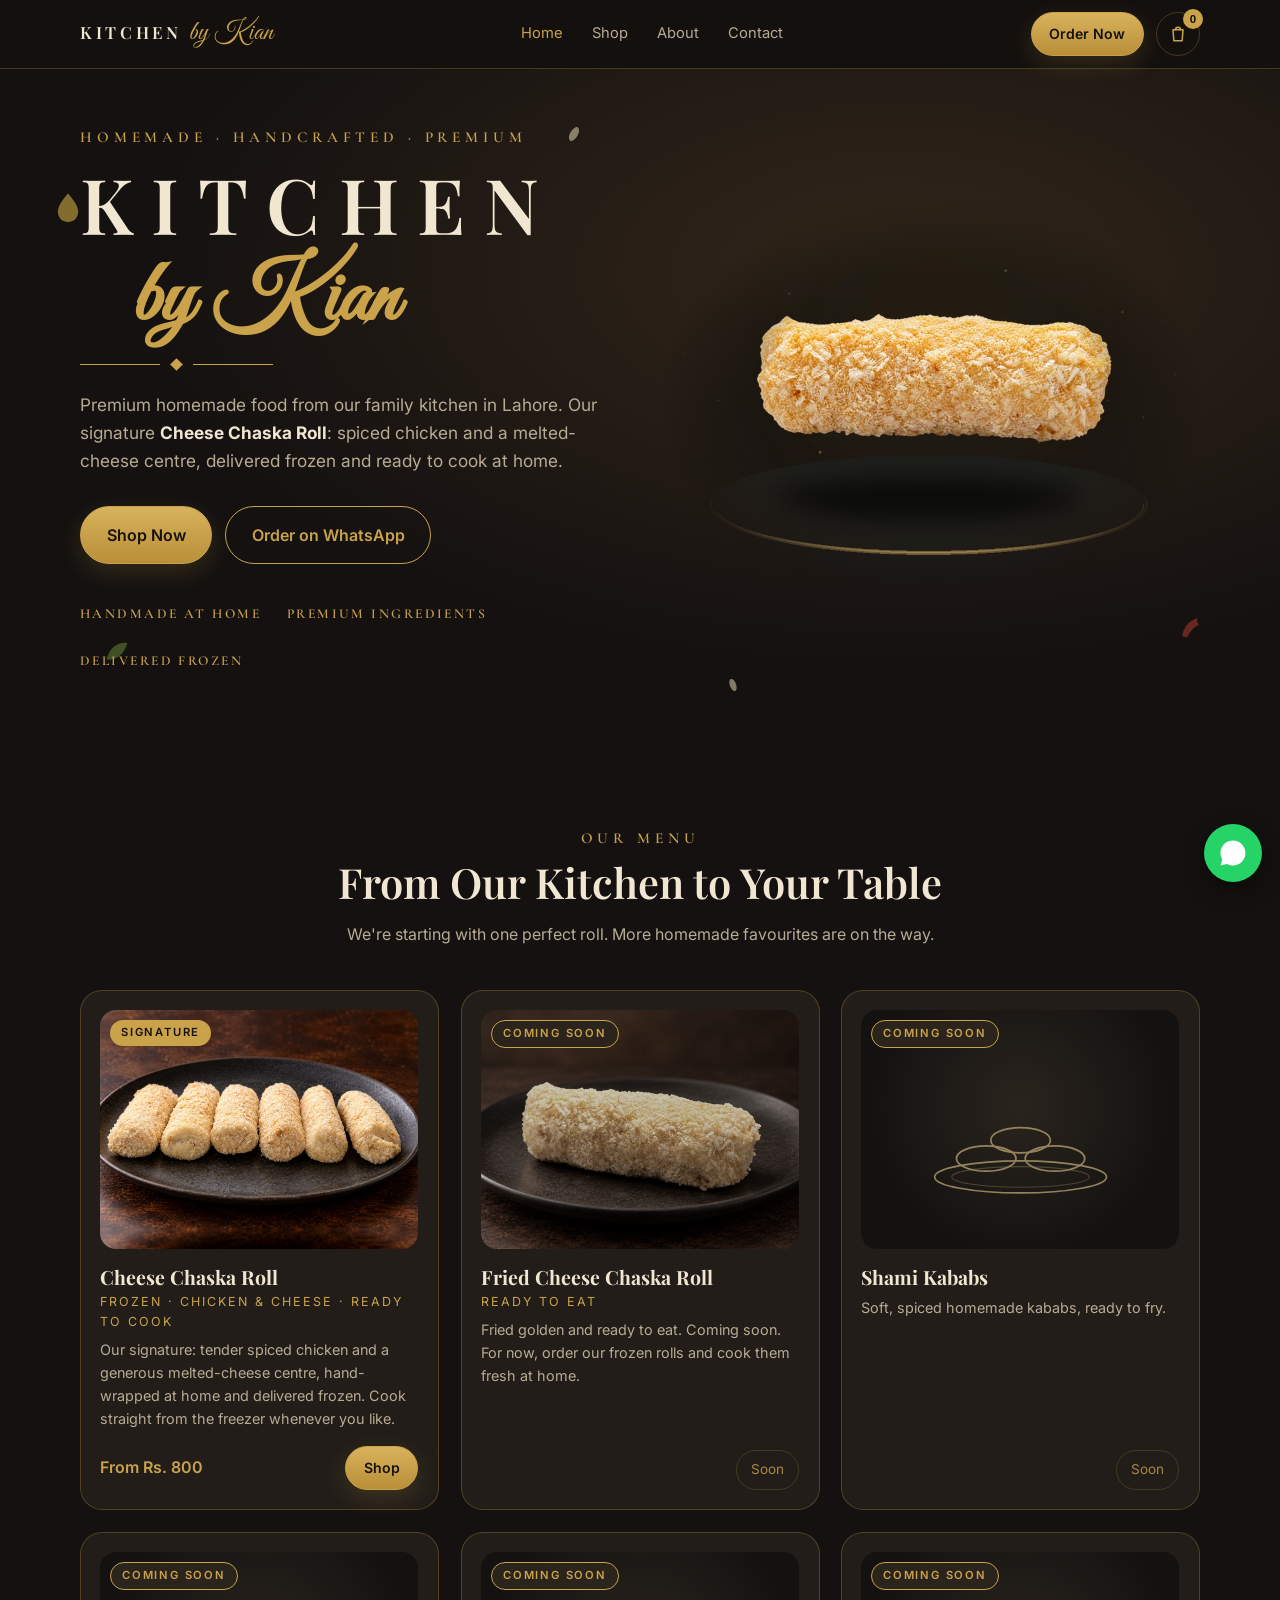
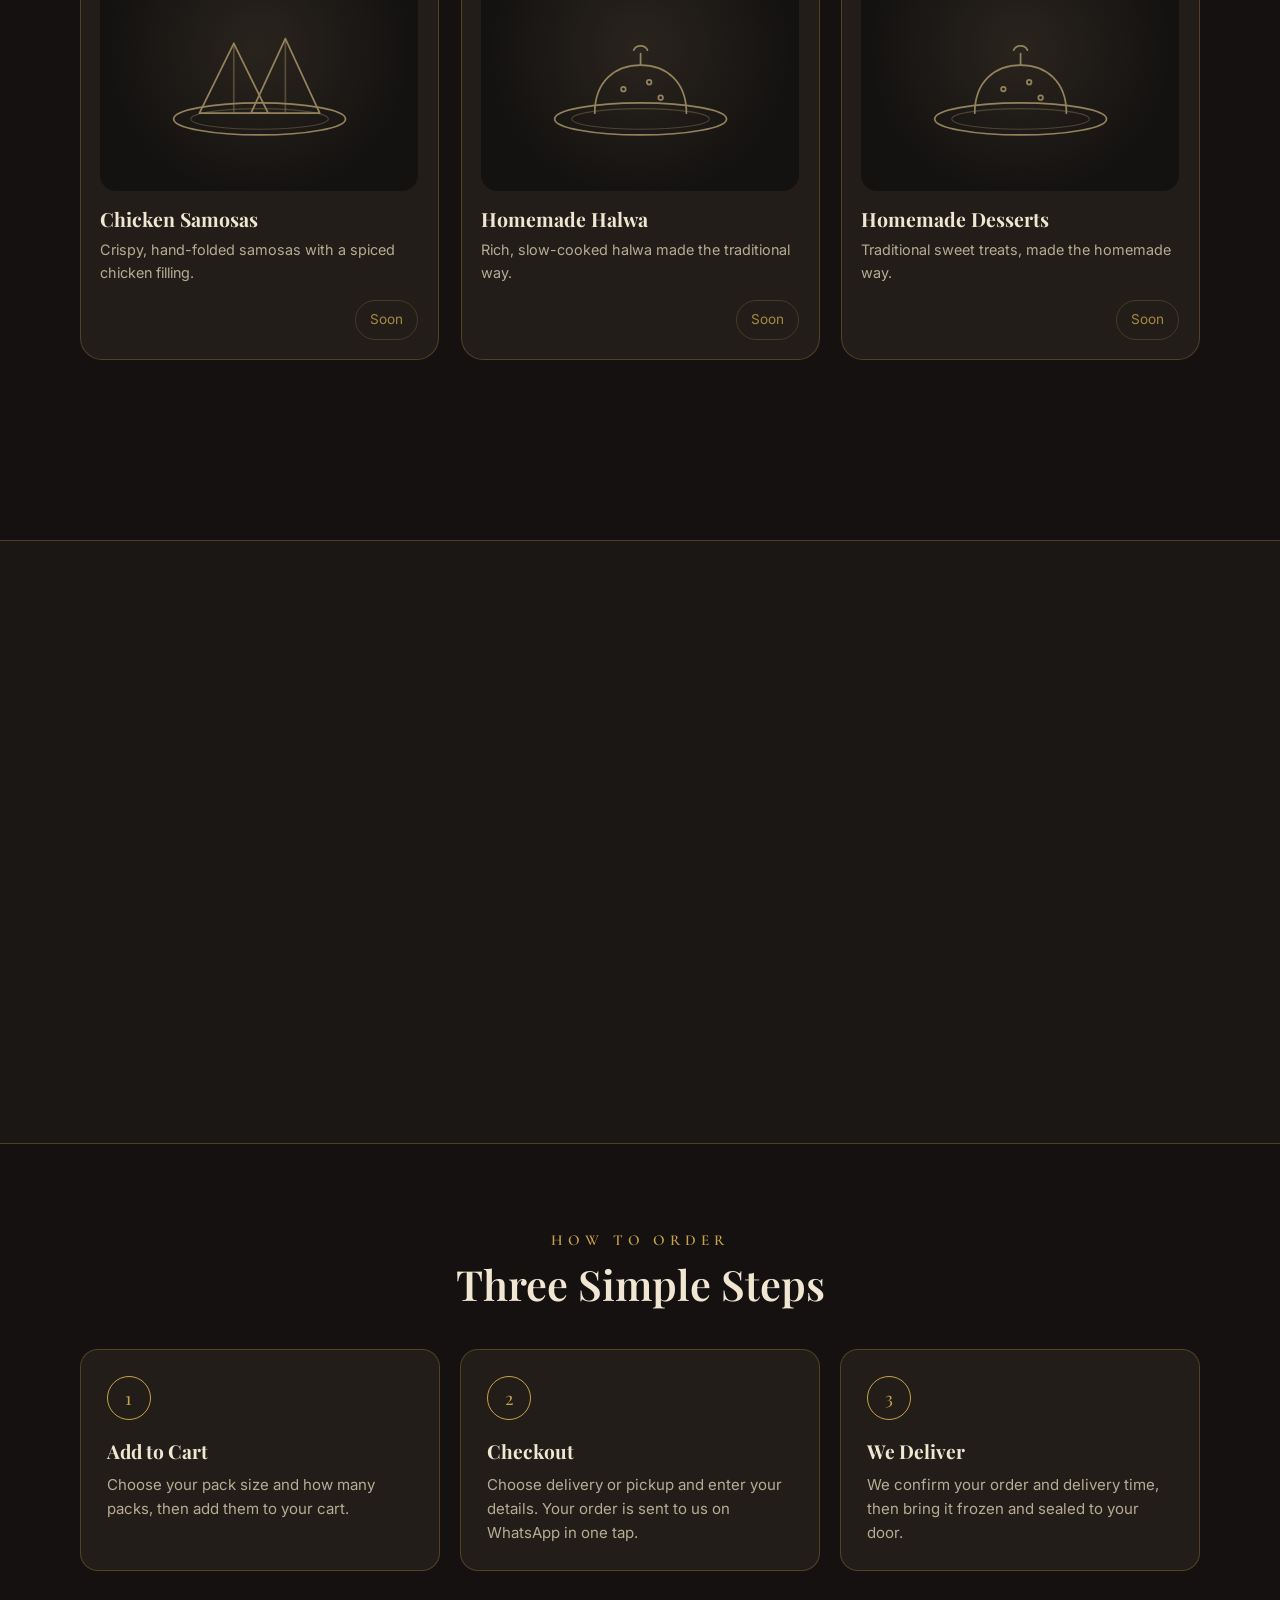
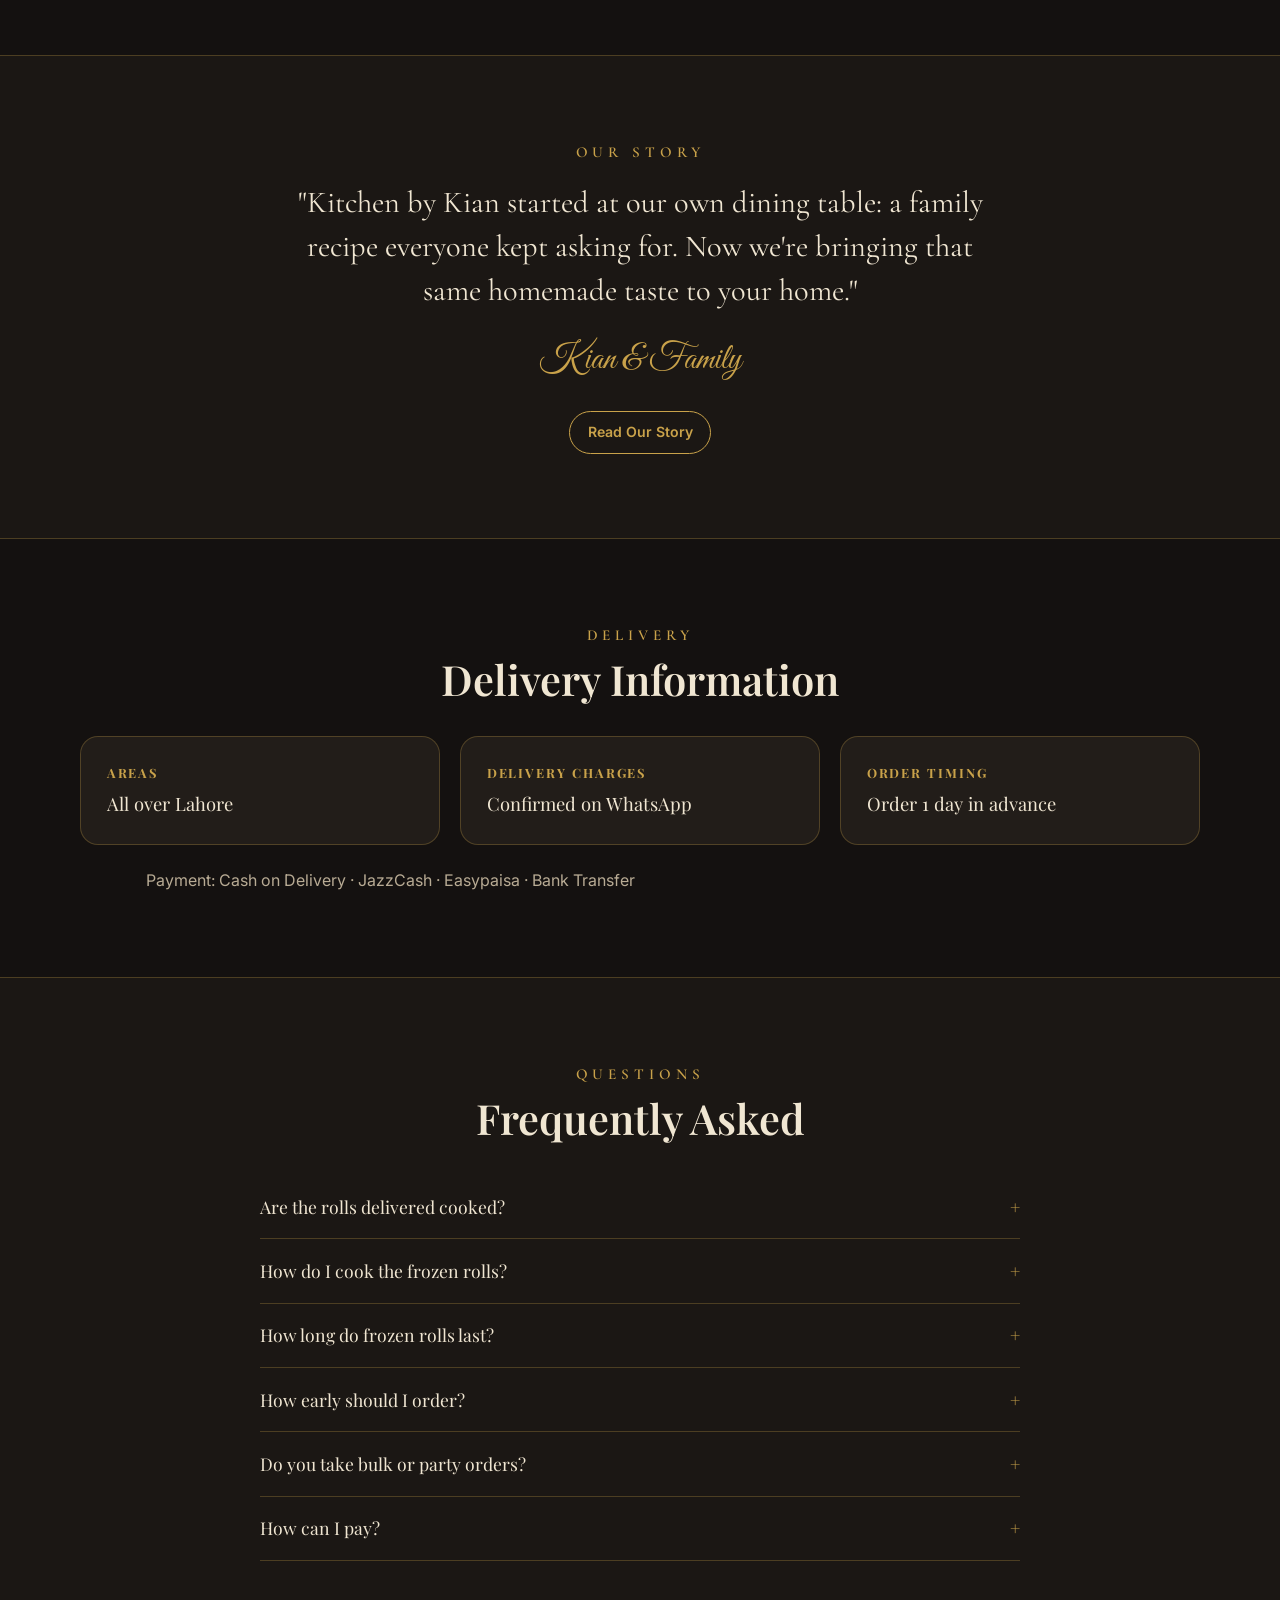
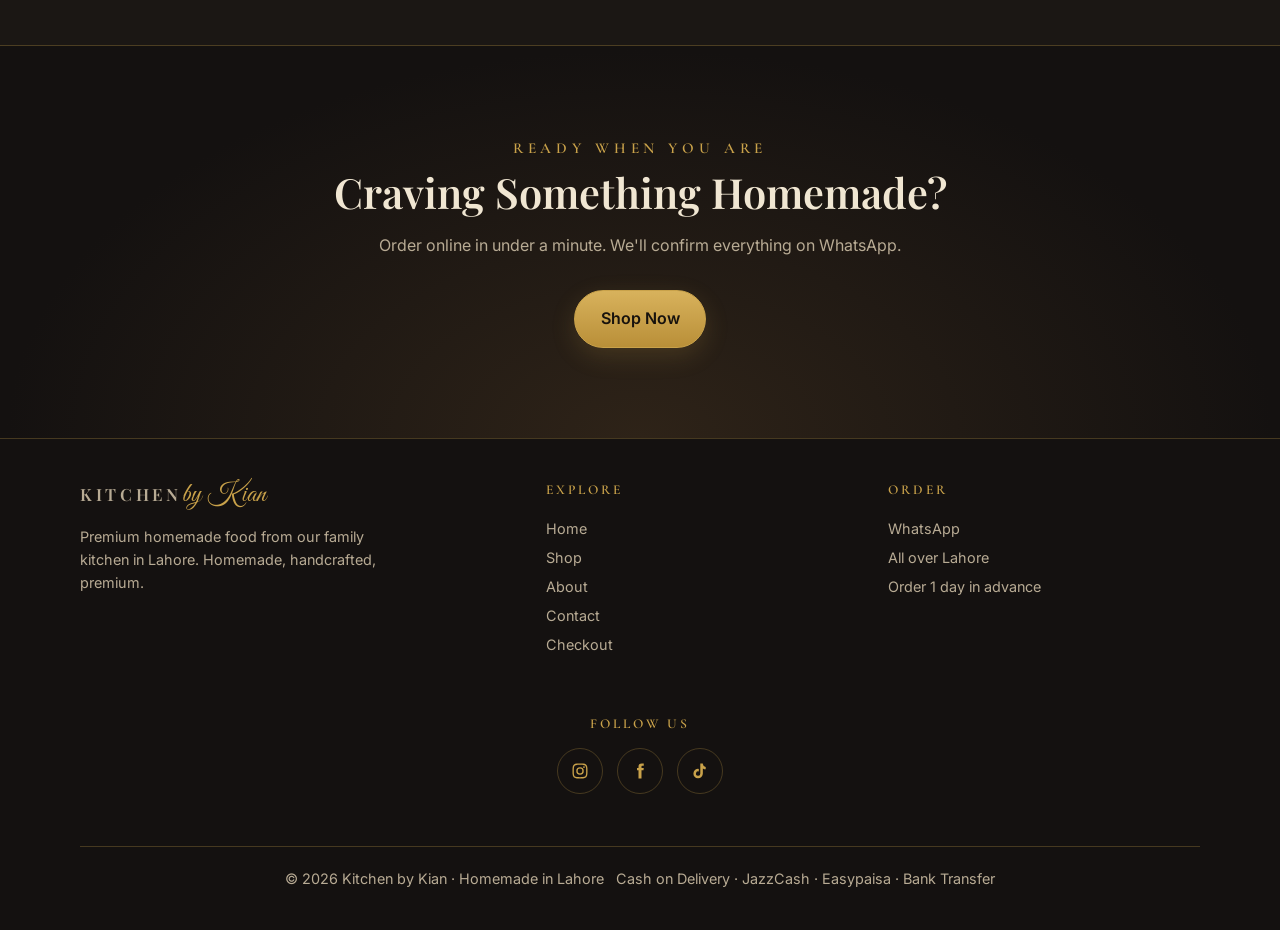
==== index.html @ 74142a2a "Packs: 5 = Rs 800, 10 = Rs 1,500 (2/2)" ====
<!doctype html>
<html lang="en">
<head>
<meta charset="utf-8">
<meta name="viewport" content="width=device-width, initial-scale=1">
<title>Kitchen by Kian | Premium Homemade Chicken Cheese Rolls in Lahore</title>
<meta name="description" content="Kitchen by Kian: premium homemade Cheese Chaska Rolls (chicken &amp; cheese), handcrafted in Lahore. Delivered frozen, ready to cook. Order on WhatsApp.">
<meta name="theme-color" content="#141110">
<link rel="canonical" href="https://kitchenbykian.com/">
<meta property="og:url" content="https://kitchenbykian.com/">
<meta property="og:type" content="website">
<meta property="og:site_name" content="Kitchen by Kian">
<script type="application/ld+json">{"@context": "https://schema.org", "@type": "FoodEstablishment", "name": "Kitchen by Kian", "url": "https://kitchenbykian.com/", "logo": "https://kitchenbykian.com/favicon.png", "image": "https://kitchenbykian.com/share.jpg", "description": "Premium homemade food from a family kitchen in Lahore. Signature Cheese Chaska Roll (chicken & cheese), delivered frozen and ready to cook, all over Lahore.", "telephone": "+923304067230", "email": "kitchenbykian@gmail.com", "servesCuisine": ["Pakistani", "Snacks", "Frozen Food"], "priceRange": "Rs 800–1,500", "address": {"@type": "PostalAddress", "addressLocality": "Lahore", "addressRegion": "Punjab", "addressCountry": "PK"}, "areaServed": {"@type": "City", "name": "Lahore"}, "openingHoursSpecification": [{"@type": "OpeningHoursSpecification", "dayOfWeek": ["Monday", "Tuesday", "Wednesday", "Thursday", "Friday", "Saturday", "Sunday"], "opens": "11:00", "closes": "22:00"}], "sameAs": ["https://www.instagram.com/kitchenbykian/", "https://www.facebook.com/profile.php?id=61595196895998", "https://www.tiktok.com/@kitchenbykian"], "hasMenu": "https://kitchenbykian.com/shop.html"}</script>
<link rel="icon" type="image/png" href="favicon.png">
<link rel="apple-touch-icon" href="favicon.png">
<meta property="og:title" content="Kitchen by Kian | Premium Homemade Chicken Cheese Rolls in Lahore">
<meta property="og:description" content="Kitchen by Kian: premium homemade Cheese Chaska Rolls (chicken &amp; cheese), handcrafted in Lahore. Delivered frozen, ready to cook. Order on WhatsApp.">
<meta property="og:image" content="https://kitchenbykian.com/share.jpg">
<meta name="twitter:card" content="summary_large_image">
<link rel="preconnect" href="https://fonts.googleapis.com">
<link rel="preconnect" href="https://fonts.gstatic.com" crossorigin>
<link href="https://fonts.googleapis.com/css2?family=Cormorant+Garamond:wght@500;600&family=Great+Vibes&family=Playfair+Display:wght@500;600;700&family=Inter:wght@400;500;600&display=swap" rel="stylesheet">
<link rel="stylesheet" href="styles.css?v=20261009a">
</head>
<body data-page="home">
<div id="site-header"></div>
<header class="hero" id="top">
  <div class="decor" aria-hidden="true">
    <span style="left:4%;top:18%;width:34px;animation-delay:-2s"><svg viewBox="0 0 40 40"><path d="M20 4c8 9 12 16 12 22a12 12 0 0 1-24 0c0-6 4-13 12-22Z" fill="#f2c94c"/></svg></span>
    <span style="left:44%;top:8%;width:22px;animation-delay:-6s"><svg viewBox="0 0 40 40"><ellipse cx="20" cy="20" rx="7" ry="14" fill="#efe1c0" transform="rotate(30 20 20)"/></svg></span>
    <span style="left:8%;bottom:10%;width:30px;animation-delay:-9s"><svg viewBox="0 0 40 40"><path d="M6 30C10 12 24 6 34 8 30 20 22 32 6 30Z" fill="#6f8f3a"/></svg></span>
    <span style="right:6%;bottom:14%;width:26px;animation-delay:-4s"><svg viewBox="0 0 40 40"><path d="M8 34c2-14 10-24 24-28-2 4-1 8 2 10-8 4-14 10-18 20-3 0-6-1-8-2Z" fill="#b8402f"/></svg></span>
    <span style="right:42%;bottom:6%;width:18px;animation-delay:-11s"><svg viewBox="0 0 40 40"><ellipse cx="20" cy="20" rx="7" ry="14" fill="#efe1c0" transform="rotate(-20 20 20)"/></svg></span>
  </div>
  <div class="wrap">
    <div class="reveal in">
      <div class="eyebrow">Homemade · Handcrafted · Premium</div>
      <h1 class="brand"><span class="k">KITCHEN</span><span class="by">by Kian</span></h1>
      <div class="divider"><span></span><em></em><span></span></div>
      <p class="lead">Premium homemade food from our family kitchen in Lahore. Our signature <strong style="color:var(--cream)">Cheese Chaska Roll</strong>: spiced chicken and a melted-cheese centre, delivered frozen and ready to cook at home.</p>
      <div class="ctas">
        <a class="btn" href="shop.html"><span class="pre-swap" data-pre="Reserve Now">Shop Now</span></a>
        <a class="btn ghost wa-link" href="#"><span class="cta-long">Order on WhatsApp</span></a>
      </div>
      <div class="badges"><span>Handmade at Home</span><span>Premium Ingredients</span><span>Delivered Frozen</span></div>
    </div>
    <div class="stage" id="stage">
      <div class="media tilt" id="heroMedia"><div class="shine"></div></div>
      <div class="emblem" id="emblem" aria-hidden="true">
        <svg viewBox="0 0 400 400" class="spin"><defs><path id="circ" d="M200,200 m-150,0 a150,150 0 1,1 300,0 a150,150 0 1,1 -300,0"/></defs>
          <text><textPath href="#circ" startOffset="0" textLength="936" lengthAdjust="spacing">HOMEMADE · HANDCRAFTED · PREMIUM · LAHORE · EST. 2026 ·</textPath></text></svg>
        <div class="seal">
          <div class="ring1"></div><div class="ring2"></div>
          <div class="core"><span class="k">K</span><span class="b">by Kian</span><span class="e">EST. 2026</span></div>
        </div>
        <div class="steam"><i></i><i></i><i></i></div>
      </div>
      <!-- Option 2: golden line-art roll with cheese pull -->
      <div class="hv hv-roll" aria-hidden="true">
        <svg viewBox="30 60 380 300">
          <defs><linearGradient id="chz" x1="0" y1="0" x2="0" y2="1"><stop offset="0" stop-color="#ffe38a"/><stop offset="1" stop-color="#e9b43c"/></linearGradient>
          <radialGradient id="pg" cx="50%" cy="50%" r="50%"><stop offset="0" style="stop-color:var(--gold)" stop-opacity=".25"/><stop offset="1" style="stop-color:var(--gold)" stop-opacity="0"/></radialGradient></defs>
          <ellipse cx="220" cy="230" rx="200" ry="150" fill="url(#pg)"/>
          <g class="draw" fill="none" stroke="currentColor" stroke-width="2.5" stroke-linecap="round">
            <ellipse cx="220" cy="300" rx="170" ry="34"/><ellipse cx="220" cy="300" rx="140" ry="24" stroke-opacity=".4"/>
          </g>
          <g class="half left"><g fill="none" stroke="currentColor" stroke-width="3" stroke-linecap="round" class="draw">
            <path d="M200 205 H110 a32 32 0 0 0 0 64 H200"/><path d="M120 222h70M115 240h75M122 256h66" stroke-opacity=".4"/></g>
            <ellipse cx="200" cy="237" rx="13" ry="32" fill="url(#chz)" stroke="currentColor" stroke-width="2"/></g>
          <g class="half right"><g fill="none" stroke="currentColor" stroke-width="3" stroke-linecap="round" class="draw">
            <path d="M240 205 H330 a32 32 0 0 1 0 64 H240"/><path d="M250 222h70M250 240h75M252 256h66" stroke-opacity=".4"/></g>
            <ellipse cx="240" cy="237" rx="13" ry="32" fill="url(#chz)" stroke="currentColor" stroke-width="2"/></g>
          <g class="strands" fill="url(#chz)">
            <path d="M200 222 Q220 230 240 222 L240 230 Q220 238 200 230Z"/>
            <path d="M200 240 Q220 252 240 240 L240 247 Q220 260 200 247Z"/>
            <path d="M200 256 Q220 270 240 256 L240 261 Q220 276 200 261Z"/>
          </g>
          <g class="drip" fill="url(#chz)"><path d="M218 262 q4 18 0 30 a4 4 0 0 0 6 0 q-3 -12 0 -30Z"/></g>
          <g class="steam2" fill="none" style="stroke:var(--cream)" stroke-opacity=".35" stroke-width="3" stroke-linecap="round">
            <path d="M190 180 q-10 -20 0 -40 q10 -20 0 -40"/><path d="M222 175 q-10 -20 0 -40 q10 -20 0 -40"/><path d="M254 180 q-10 -20 0 -40 q10 -20 0 -40"/>
          </g>
        </svg>
      </div>
      <!-- Option 3: serving cloche reveal -->
      <div class="hv hv-cloche" aria-hidden="true">
        <svg viewBox="0 0 440 400">
          <defs><linearGradient id="dome" x1="0" y1="0" x2="1" y2="1"><stop offset="0" stop-color="#f3dc9c"/><stop offset=".45" stop-color="#c9a24a"/><stop offset="1" stop-color="#7d5a1c"/></linearGradient>
          <radialGradient id="ray" cx="50%" cy="100%" r="80%"><stop offset="0" stop-color="#ffe7a8" stop-opacity=".75"/><stop offset="1" stop-color="#ffe7a8" stop-opacity="0"/></radialGradient></defs>
          <path class="rays" d="M220 290 L60 40 L380 40Z" fill="url(#ray)"/>
          <text x="220" y="282" text-anchor="middle" class="reveal-txt">K</text>
          <ellipse cx="220" cy="300" rx="175" ry="30" fill="#1a1410" stroke="currentColor" stroke-width="3"/>
          <g class="lid">
            <path d="M80 294 Q80 140 220 140 Q360 140 360 294Z" fill="url(#dome)"/>
            <path d="M110 270 Q115 175 200 160" fill="none" stroke="#fff4d0" stroke-opacity=".6" stroke-width="6" stroke-linecap="round"/>
            <rect x="70" y="288" width="300" height="12" rx="6" fill="#b48b36"/>
            <circle cx="220" cy="130" r="16" fill="url(#dome)"/>
          </g>
        </svg>
        <div class="cloche-cap">Something delicious is coming</div>
      </div>
      <!-- Option 4: 3D monogram with orbiting ingredients -->
      <div class="hv hv-orbit" aria-hidden="true">
        <div class="mono">K</div>
        <div class="orbit"><div class="track"></div>
          <span style="--a:0deg"><svg viewBox="0 0 40 40"><path d="M20 4c8 9 12 16 12 22a12 12 0 0 1-24 0c0-6 4-13 12-22Z" fill="#f2c94c"/></svg></span>
          <span style="--a:72deg"><svg viewBox="0 0 40 40"><path d="M6 30C10 12 24 6 34 8 30 20 22 32 6 30Z" fill="#7a9a3f"/></svg></span>
          <span style="--a:144deg"><svg viewBox="0 0 40 40"><path d="M8 34c2-14 10-24 24-28-2 4-1 8 2 10-8 4-14 10-18 20-3 0-6-1-8-2Z" fill="#c2452f"/></svg></span>
          <span style="--a:216deg"><svg viewBox="0 0 40 40"><ellipse cx="20" cy="20" rx="7" ry="14" fill="#efe1c0"/></svg></span>
          <span style="--a:288deg"><svg viewBox="0 0 40 40"><circle cx="20" cy="20" r="11" fill="#e9b45a"/><circle cx="16" cy="17" r="2" fill="#a8692a"/><circle cx="24" cy="23" r="2" fill="#a8692a"/></svg></span>
        </div>
        <div class="mono-sub">by Kian</div>
      </div>
    </div>
  </div>
</header>

<section id="menu">
  <div class="wrap">
    <div class="center reveal">
      <div class="eyebrow">Our Menu</div>
      <h2>From Our Kitchen to Your Table</h2>
      <p class="sub">We're starting with one perfect roll. More homemade favourites are on the way.</p>
    </div>
    <div class="menu" id="menuGrid"></div>
    <div class="center reveal" style="margin-top:2.4rem"><a class="btn" href="shop.html"><span class="pre-swap" data-pre="Reserve in the Shop">Visit the Shop</span></a></div>
  </div>
</section>

<section id="why" class="alt">
  <div class="wrap">
    <div class="center reveal">
      <div class="eyebrow">Why Kitchen by Kian</div>
      <h2>Homemade, Done Premium</h2>
      <p class="sub">No factory, no shortcuts. Every roll is made by hand in our own kitchen, the way we'd make it for our family.</p>
    </div>
    <div class="grid4">
      <div class="card tilt reveal"><div class="shine"></div><div class="lift"><div class="ic">01</div><h4>Made at Home</h4><p>Prepared fresh in small batches in our family kitchen, never mass-produced.</p></div></div>
      <div class="card tilt reveal d1"><div class="shine"></div><div class="lift"><div class="ic">02</div><h4>Premium Ingredients</h4><p>Quality chicken, real cheese and fresh spices, with nothing we wouldn't eat ourselves.</p></div></div>
      <div class="card tilt reveal d2"><div class="shine"></div><div class="lift"><div class="ic">03</div><h4>Hygienic &amp; Sealed</h4><p>Clean kitchen, careful handling and neatly sealed packaging for every order.</p></div></div>
      <div class="card tilt reveal d3"><div class="shine"></div><div class="lift"><div class="ic">04</div><h4>Freezer Ready</h4><p>Delivered frozen and sealed. Keep packs in your freezer, ready for guests and tea-time.</p></div></div>
    </div>
  </div>
</section>

<section>
  <div class="wrap">
    <div class="center reveal">
      <div class="eyebrow">How to Order</div>
      <h2>Three Simple Steps</h2>
    </div>
    <div class="grid3">
      <div class="card tilt reveal"><div class="shine"></div><div class="lift"><div class="ic">1</div><h4>Add to Cart</h4><p>Choose your pack size and how many packs, then add them to your cart.</p></div></div>
      <div class="card tilt reveal d1"><div class="shine"></div><div class="lift"><div class="ic">2</div><h4>Checkout</h4><p>Choose delivery or pickup and enter your details. Your order is sent to us on WhatsApp in one tap.</p></div></div>
      <div class="card tilt reveal d2"><div class="shine"></div><div class="lift"><div class="ic">3</div><h4>We Deliver</h4><p>We confirm your order and delivery time, then bring it frozen and sealed to your door.</p></div></div>
    </div>
  </div>
</section>

<section class="alt">
  <div class="wrap story reveal">
    <div class="eyebrow">Our Story</div>
    <blockquote>"Kitchen by Kian started at our own dining table: a family recipe everyone kept asking for. Now we're bringing that same homemade taste to your home."</blockquote>
    <div class="sig">Kian &amp; Family</div>
    <p style="margin-top:1.4rem"><a href="about.html" class="btn ghost sm">Read Our Story</a></p>
  </div>
</section>

<section id="delivery">
  <div class="wrap">
    <div class="center reveal"><div class="eyebrow">Delivery</div><h2>Delivery Information</h2></div>
    <div class="info">
      <div class="card tilt reveal"><div class="shine"></div><div class="lift"><b>Areas</b><div data-fill="areas"></div></div></div>
      <div class="card tilt reveal d1"><div class="shine"></div><div class="lift"><b>Delivery Charges</b><div data-fill="fee"></div></div></div>
      <div class="card tilt reveal d2"><div class="shine"></div><div class="lift"><b>Order Timing</b><div data-fill="timing"></div></div></div>
    </div>
    <p class="center sub reveal" style="margin-top:1.4rem">Payment: <span data-fill="payment"></span></p>
  </div>
</section>

<section class="alt" id="faq">
  <div class="wrap">
    <div class="center reveal"><div class="eyebrow">Questions</div><h2>Frequently Asked</h2></div>
    <div class="faq reveal">
      <details><summary>Are the rolls delivered cooked?</summary><p>No. Our Cheese Chaska Rolls are delivered frozen and ready to cook. Please put them in the freezer as soon as they arrive. Fried, ready-to-eat rolls are coming soon.</p></details>
      <details><summary>How do I cook the frozen rolls?</summary><p>Deep-fry straight from frozen on medium heat for 5–7 minutes until golden. No need to thaw.</p></details>
      <details><summary>How long do frozen rolls last?</summary><p>Up to 1 month in the freezer when kept sealed. Once thawed, please don't refreeze.</p></details>
      <details><summary>How early should I order?</summary><p><span data-fill="timing"></span>. For same-day orders, message us on WhatsApp and we'll do our best.</p></details>
      <details><summary>Do you take bulk or party orders?</summary><p>Yes! For events, iftar parties or office orders, message us on WhatsApp with the quantity and date and we'll arrange it.</p></details>
      <details><summary>How can I pay?</summary><p><span data-fill="payment"></span>.</p></details>
    </div>
  </div>
</section>

<section class="final">
  <div class="wrap reveal">
    <div class="eyebrow">Ready When You Are</div>
    <h2><span class="pre-swap" data-pre="Be the First to Taste It">Craving Something Homemade?</span></h2>
    <p class="sub" style="margin:0 auto 2rem">Order online in under a minute. We'll confirm everything on WhatsApp.</p>
    <a class="btn" href="shop.html"><span class="pre-swap" data-pre="Reserve Now">Shop Now</span></a>
  </div>
</section>
<div id="site-footer"></div>
<script src="config.js?v=20261009a"></script>
<script src="app.js?v=20261009a"></script>
<script>
const {pic, PRE, rs} = KBK;
document.getElementById('menuGrid').innerHTML = CONFIG.products.map((m,i)=>{
  const soon = m.status !== "available";
  const badge = soon ? 'Coming Soon' : (PRE ? 'Launching First' : (m.badge||'Bestseller'));
  return `<div class="item tilt reveal d${i%4} ${soon?'soon':''}"><div class="shine"></div><span class="badge">${badge}</span>
    <div class="lift" style="display:flex;flex-direction:column;height:100%"><div class="pic">${pic(m)}</div>
    <h4>${m.name}</h4>${m.subtitle?`<div class="sub2">${m.subtitle}</div>`:""}<p>${m.desc}</p>
    <div class="row"><span class="price">${soon?'':(isFinite(KBK.minPrice(m))?'From '+rs(KBK.minPrice(m)):'')}</span>${soon?'<span class="notify" style="opacity:.8">Soon</span>':`<a class="btn sm" href="shop.html">${PRE?'Reserve':'Shop'}</a>`}</div></div></div>`;
}).join('');
initFx();
</script>
</body>
</html>
---- styles.css ----
:root{
    color-scheme:dark;
    --bg:#141110; --bg2:#1b1714; --card:#221d19; --gold:#c9a24a; --gold-soft:#e2c27a;
    --cream:#f0e6d2; --muted:#b8ab94; --line:rgba(201,162,74,.28);
    --glow:#33261a; --nav:rgba(20,17,15,.85); --pic1:#3a2c1e; --pic2:#1b1613; --seal1:#3a2c1c; --seal2:#16120f;
    --packon:#2a231c; --soonbg:#2b241d; --final:#2e2318; --btn-a:#d8b25c; --btn-b:#b98f38; --on-gold:#17120d;
    --k1:#fff6e0; --k2:#e2c27a; --k3:#b98f38; --shadow:rgba(0,0,0,.5);
  }
  /* ---------- THEMES ---------- */
  [data-theme="maroon"]{--bg:#250d10;--bg2:#2e1115;--card:#3a171c;--gold:#d4af5a;--gold-soft:#ecd08c;--cream:#f7ecdb;--muted:#cdb4a4;--line:rgba(212,175,90,.3);
    --glow:#4a1a20;--nav:rgba(37,13,16,.88);--pic1:#4a1d23;--pic2:#25100f;--seal1:#4d1d24;--seal2:#1f0b0d;--packon:#45191f;--soonbg:#3a171c;--final:#4a1a20}
  [data-theme="emerald"]{--bg:#0d1a15;--bg2:#11221b;--card:#162b22;--gold:#cfa955;--gold-soft:#e6c983;--cream:#eee8d8;--muted:#a8b8aa;--line:rgba(207,169,85,.28);
    --glow:#163a2c;--nav:rgba(13,26,21,.88);--pic1:#1b3a2d;--pic2:#0e1c16;--seal1:#1c3b2e;--seal2:#0a1510;--packon:#1d3529;--soonbg:#162b22;--final:#163a2c}
  [data-theme="cream"]{color-scheme:light;--bg:#f7f0e3;--bg2:#efe4cf;--card:#fffaf1;--gold:#a87b2c;--gold-soft:#c79b48;--cream:#2b2016;--muted:#6e5d4a;--line:rgba(168,123,44,.3);
    --glow:#efdcb8;--nav:rgba(247,240,227,.9);--pic1:#f3e4c6;--pic2:#e8d6b4;--seal1:#2b2016;--seal2:#17110b;--packon:#f5ead6;--soonbg:#fffaf1;--final:#efdcb8;
    --btn-a:#b98f38;--btn-b:#93691f;--on-gold:#fffaf0;--shadow:rgba(80,55,20,.18)}
  [data-theme="cream"] .seal .core .e{color:#cdbb9c}
  [data-theme="cream"] .seal .core .b{color:#d8b25c}
  [data-theme="cream"] .item.soon .pic{filter:saturate(.7) opacity(.7)}
  *{box-sizing:border-box;margin:0;padding:0}
  html{scroll-behavior:smooth}
  body{background:var(--bg);color:var(--cream);font-family:Inter,system-ui,sans-serif;line-height:1.6;overflow-x:hidden}
  a{color:inherit;text-decoration:none}
  .wrap{max-width:1160px;margin:0 auto;padding:0 20px;position:relative;z-index:2}
  .eyebrow{font-family:"Cormorant Garamond",serif;font-weight:600;letter-spacing:.32em;text-transform:uppercase;color:var(--gold);font-size:.95rem}
  h2{font-family:"Playfair Display",serif;font-weight:600;font-size:clamp(1.8rem,4vw,2.6rem);line-height:1.2;margin:.4rem 0 1rem}
  .btn{display:inline-flex;align-items:center;gap:.6rem;background:linear-gradient(180deg,var(--btn-a),var(--btn-b));color:var(--on-gold);font-weight:600;padding:.95rem 1.6rem;border-radius:999px;transition:transform .2s, box-shadow .2s;border:1px solid var(--gold);box-shadow:0 8px 24px rgba(201,162,74,.18);cursor:pointer;font-size:1rem}
  .btn:hover{transform:translateY(-2px);box-shadow:0 12px 30px rgba(201,162,74,.3)}
  .btn.ghost{background:transparent;color:var(--gold);box-shadow:none}
  .btn.ghost:hover{background:rgba(201,162,74,.1)}
  .btn.sm{padding:.6rem 1.1rem;font-size:.88rem}
  .btn svg{width:20px;height:20px;flex:none}

  /* nav */
  nav{position:sticky;top:env(safe-area-inset-top,0px);z-index:40;background:var(--nav);backdrop-filter:blur(10px);border-bottom:1px solid var(--line)}
  nav .wrap{display:flex;align-items:center;justify-content:space-between;height:68px}
  .logo{display:flex;align-items:baseline;gap:.45rem;line-height:1}
  .logo b{font-family:"Playfair Display",serif;font-weight:600;letter-spacing:.22em;font-size:1.05rem}
  .logo i{font-family:"Great Vibes",cursive;font-style:normal;color:var(--gold);font-size:1.7rem}
  .links{display:flex;gap:1.8rem;font-size:.92rem;color:var(--muted)}
  .links a:hover{color:var(--gold)}
  @media(max-width:820px){.links{display:none}}

  /* floating decor */
  .decor{position:absolute;inset:0;overflow:hidden;pointer-events:none;z-index:1}
  .decor span{position:absolute;opacity:.5;animation:drift 14s ease-in-out infinite}
  .decor svg{width:100%;height:100%}
  @keyframes drift{0%,100%{transform:translate(0,0) rotate(0)}50%{transform:translate(18px,-26px) rotate(14deg)}}

  /* hero */
  .hero{position:relative;padding:56px 0 70px;background:radial-gradient(ellipse at 70% 30%,var(--glow) 0%,var(--bg) 60%);overflow:hidden}
  .hero .wrap{display:grid;grid-template-columns:1.05fr 1fr;gap:20px;align-items:center}
  .brand{margin:1rem 0 .6rem}
  .brand .k{display:block;font-family:"Playfair Display",serif;font-weight:600;letter-spacing:.24em;font-size:clamp(2.6rem,7vw,4.8rem);line-height:1}
  .brand .by{display:block;font-family:"Great Vibes",cursive;color:var(--gold);font-size:clamp(3rem,8vw,5.4rem);line-height:1;margin-top:.18em;padding-left:.6em}
  .divider{display:flex;align-items:center;gap:12px;margin:1rem 0 1.4rem}
  .divider span{height:1px;width:80px;background:var(--gold)}
  .divider em{width:9px;height:9px;background:var(--gold);transform:rotate(45deg)}
  .hero p.lead{max-width:520px;margin-bottom:2rem;color:var(--muted);font-size:1.08rem}
  .ctas{display:flex;gap:.8rem;flex-wrap:wrap}
  .badges{display:flex;gap:1.6rem;flex-wrap:wrap;margin-top:2.4rem;font-family:"Cormorant Garamond",serif;font-weight:600;letter-spacing:.18em;font-size:.85rem;color:var(--gold);text-transform:uppercase}
  .stage{position:relative;height:520px;display:grid;place-items:center;perspective:1000px}
  .media{display:none;position:relative;width:min(440px,92%);aspect-ratio:4/5;border-radius:220px 220px 26px 26px;overflow:hidden;border:1px solid var(--gold);box-shadow:0 40px 80px rgba(0,0,0,.5),0 0 0 10px rgba(201,162,74,.08)}
  .media video,.media img{width:100%;height:100%;object-fit:cover;display:block}
  .stage.has-media .media{display:block}
  .stage.has-media .emblem{display:none}
  .emblem{position:relative;width:min(460px,92vw);aspect-ratio:1;display:grid;place-items:center;transform-style:preserve-3d;transition:transform .3s ease}
  .emblem svg.spin{position:absolute;inset:0;width:100%;height:100%;animation:spin 40s linear infinite}
  .emblem text{font-family:"Cormorant Garamond",serif;font-weight:600;font-size:17px;letter-spacing:4px;fill:var(--gold)}
  .seal{position:relative;width:64%;aspect-ratio:1;border-radius:50%;background:radial-gradient(circle at 35% 30%,var(--seal1),var(--seal2) 70%);box-shadow:0 30px 70px rgba(0,0,0,.6),inset 0 0 40px rgba(201,162,74,.12);display:grid;place-items:center;transform:translateZ(40px)}
  .seal .ring1{position:absolute;inset:6%;border-radius:50%;border:2px solid var(--gold)}
  .seal .ring2{position:absolute;inset:10%;border-radius:50%;border:1px solid rgba(201,162,74,.45)}
  .seal::after{content:"";position:absolute;inset:0;border-radius:50%;background:conic-gradient(from 0deg,transparent 0 70%,rgba(255,226,160,.28) 78%,transparent 86%);animation:spin 6s linear infinite;mix-blend-mode:screen}
  .core{display:flex;flex-direction:column;align-items:center;line-height:1}
  .core .k{font-family:"Playfair Display",serif;font-weight:600;font-size:clamp(4.5rem,13vw,7.5rem);color:var(--cream);background:linear-gradient(180deg,var(--k1),var(--k2) 60%,var(--k3));-webkit-background-clip:text;background-clip:text;-webkit-text-fill-color:transparent}
  .core .b{font-family:"Great Vibes",cursive;color:var(--gold);font-size:clamp(1.8rem,5vw,2.6rem);margin-top:-.15em}
  .core .e{font-family:"Cormorant Garamond",serif;font-weight:600;letter-spacing:.3em;font-size:.8rem;color:var(--muted);margin-top:.6rem}
  .steam{position:absolute;top:2%;left:50%;transform:translateX(-50%);display:flex;gap:16px}
  .steam i{display:block;width:3px;height:46px;border-radius:3px;background:linear-gradient(180deg,transparent,rgba(240,230,210,.35),transparent);animation:steam 3.2s ease-in-out infinite}
  .steam i:nth-child(2){animation-delay:.8s;height:58px}.steam i:nth-child(3){animation-delay:1.6s}
  @keyframes steam{0%{opacity:0;transform:translateY(20px) scaleY(.6)}40%{opacity:1}100%{opacity:0;transform:translateY(-30px) scaleY(1.2) skewX(10deg)}}
  @keyframes spin{to{transform:rotate(360deg)}}
  /* ---------- HERO OPTIONS ---------- */
  .hv{color:var(--gold);display:none;position:relative;width:min(460px,92vw);aspect-ratio:1;place-items:center}
  .stage[data-hero="roll"] .emblem,.stage[data-hero="cloche"] .emblem,.stage[data-hero="orbit"] .emblem{display:none}
  .stage[data-hero="roll"] .hv-roll,.stage[data-hero="cloche"] .hv-cloche,.stage[data-hero="orbit"] .hv-orbit{display:grid}
  .stage.has-media .hv{display:none!important}
  .hv svg{width:100%;height:100%;overflow:visible}
  .hv-roll .draw{stroke-dasharray:900;stroke-dashoffset:900;animation:draw 2.2s ease forwards}
  @keyframes draw{to{stroke-dashoffset:0}}
  .hv-roll .half{transform-box:view-box;animation:pullL 4s ease-in-out infinite}
  .hv-roll .half.right{animation-name:pullR}
  @keyframes pullL{0%,15%{transform:translateX(0)}55%,75%{transform:translateX(-30px)}100%{transform:translateX(0)}}
  @keyframes pullR{0%,15%{transform:translateX(0)}55%,75%{transform:translateX(30px)}100%{transform:translateX(0)}}
  .hv-roll .strands{transform-box:view-box;transform-origin:220px 240px;animation:stretch 4s ease-in-out infinite}
  @keyframes stretch{0%,15%{transform:scaleX(1)}55%,75%{transform:scaleX(2.5)}100%{transform:scaleX(1)}}
  .hv-roll .drip{transform-box:view-box;transform-origin:220px 262px;animation:drip 4s ease-in-out infinite}
  @keyframes drip{0%,40%{transform:scaleY(0)}70%{transform:scaleY(1)}100%{transform:scaleY(0)}}
  .hv-roll .steam2 path{stroke-dasharray:120;animation:rise 3s ease-in-out infinite}
  .hv-roll .steam2 path:nth-child(2){animation-delay:1s}.hv-roll .steam2 path:nth-child(3){animation-delay:2s}
  @keyframes rise{0%{stroke-dashoffset:120;opacity:0}40%{opacity:1}100%{stroke-dashoffset:-120;opacity:0}}
  .hv-cloche .lid{transform-box:view-box;transform-origin:360px 294px;animation:lift 5s ease-in-out infinite}
  @keyframes lift{0%,20%{transform:none}45%,75%{transform:translate(30px,-70px) rotate(14deg)}100%{transform:none}}
  .hv-cloche .rays{opacity:0;animation:rays 5s ease-in-out infinite}
  @keyframes rays{0%,25%{opacity:0}50%,72%{opacity:1}95%{opacity:0}}
  .hv-cloche .reveal-txt{font-family:"Playfair Display",serif;font-weight:600;font-size:110px;fill:var(--gold);opacity:0;animation:rays 5s ease-in-out infinite}
  .cloche-cap{position:absolute;bottom:4%;left:0;right:0;text-align:center;font-family:"Great Vibes",cursive;color:var(--gold);font-size:2rem}
  .hv-orbit{perspective:900px}
  .mono{font-family:"Playfair Display",serif;font-weight:700;font-size:clamp(10rem,30vw,15rem);line-height:1;color:var(--k2);
    text-shadow:1px 1px 0 #b98f38,2px 2px 0 #a8802f,3px 3px 0 #977226,4px 4px 0 #86641e,5px 5px 0 #755716,6px 6px 0 #644a10,8px 12px 30px rgba(0,0,0,.55);
    animation:sway 6s ease-in-out infinite;transform-style:preserve-3d}
  @keyframes sway{0%,100%{transform:rotateY(-14deg) rotateX(6deg)}50%{transform:rotateY(14deg) rotateX(-4deg)}}
  .mono-sub{position:absolute;bottom:10%;font-family:"Great Vibes",cursive;color:var(--gold);font-size:2.4rem}
  .orbit{position:absolute;inset:6%;transform-style:preserve-3d;transform:rotateX(72deg);animation:orb 14s linear infinite}
  .orbit .track{position:absolute;inset:0;border-radius:50%;border:1.5px solid var(--gold);opacity:.55}
  .orbit span{position:absolute;left:50%;top:50%;width:34px;height:34px;margin:-17px;transform:rotate(var(--a)) translateX(calc(min(460px,92vw)*.44)) rotateX(-72deg)}
  @keyframes orb{to{transform:rotateX(72deg) rotate(360deg)}}
  .prelaunch{display:none;background:linear-gradient(90deg,#b98f38,#e2c27a,#b98f38);color:#17120d;text-align:center;font-size:.9rem;font-weight:600;padding:.55rem 16px}
  .prelaunch a{text-decoration:underline}
  body.pre .prelaunch{display:block}
  @media(max-width:900px){
    .hero{padding:24px 0 56px}
    .hero .wrap{grid-template-columns:1fr;text-align:center}
    .stage{height:auto;padding:10px 0;order:-1}
    .brand .by{padding-left:0}
    .divider,.ctas,.badges{justify-content:center}
    .hero p.lead{margin-left:auto;margin-right:auto}
  }

  section{padding:84px 0;position:relative;overflow:hidden}
  .center{text-align:center}
  .sub{color:var(--muted);max-width:620px}
  .center .sub{margin:0 auto}
  .alt{background:var(--bg2);border-top:1px solid var(--line);border-bottom:1px solid var(--line)}

  /* 3D tilt cards */
  .tilt{transform-style:preserve-3d;transition:transform .25s ease, box-shadow .25s ease, border-color .25s;will-change:transform}
  .tilt .lift{transition:transform .25s ease}
  .tilt:hover .lift{transform:translateZ(30px)}
  .tilt:hover{box-shadow:0 30px 60px var(--shadow);border-color:var(--gold)}
  .shine{position:absolute;inset:0;border-radius:inherit;pointer-events:none;background:radial-gradient(circle at var(--mx,50%) var(--my,50%),rgba(226,194,122,.16),transparent 55%);opacity:0;transition:opacity .25s}
  .tilt:hover .shine{opacity:1}

  /* menu grid */
  .menu{display:grid;grid-template-columns:repeat(4,1fr);gap:22px;margin-top:2.6rem}
  @media(max-width:1000px){.menu{grid-template-columns:1fr 1fr}}
  @media(max-width:540px){.menu{grid-template-columns:1fr}}
  .item{position:relative;background:var(--card);border:1px solid var(--line);border-radius:22px;padding:1.2rem;display:flex;flex-direction:column}
  .item .pic{color:var(--gold);aspect-ratio:4/3;border-radius:16px;background:radial-gradient(circle at 50% 40%,var(--pic1),var(--pic2) 70%);display:grid;place-items:center;margin-bottom:1rem;overflow:hidden}
  .item .pic img{width:100%;height:100%;object-fit:cover}
  .item .pic svg{width:72%}
  .item h4{font-family:"Playfair Display",serif;font-size:1.22rem;line-height:1.25}
  .item p{color:var(--muted);font-size:.9rem;margin:.4rem 0 1rem;flex:1}
  .item .row{display:flex;align-items:center;justify-content:space-between;gap:.6rem}
  .item .price{color:var(--gold);font-weight:600}
  .badge{position:absolute;top:1.8rem;left:1.8rem;z-index:2;font-size:.7rem;letter-spacing:.16em;text-transform:uppercase;padding:.25rem .7rem;border-radius:999px;background:var(--gold);color:var(--on-gold);font-weight:600}
  .item.soon .badge{background:var(--soonbg);color:var(--gold);border:1px solid var(--gold)}
  .item.soon .pic{filter:saturate(.55) brightness(.8)}
  .notify{font-size:.85rem;color:var(--gold);border:1px solid var(--line);padding:.5rem .9rem;border-radius:999px}
  .notify:hover{border-color:var(--gold)}

  /* order configurator */
  .product{display:grid;grid-template-columns:1fr 1fr;gap:48px;align-items:center;margin-top:2.5rem}
  @media(max-width:860px){.product{grid-template-columns:1fr}}
  .photo{color:var(--gold);position:relative;aspect-ratio:1/1;border-radius:26px;background:radial-gradient(circle at 50% 45%,var(--pic1),var(--pic2) 70%);border:1px solid var(--line);display:grid;place-items:center;overflow:hidden}
  .photo img{width:100%;height:100%;object-fit:cover}
  .photo svg{width:78%}
  .tag{display:inline-block;border:1px solid var(--gold);color:var(--gold);border-radius:999px;padding:.25rem .8rem;font-size:.78rem;letter-spacing:.12em;text-transform:uppercase}
  .product h3{font-family:"Playfair Display",serif;font-size:clamp(1.8rem,3.6vw,2.4rem);margin:.8rem 0 .6rem;line-height:1.2}
  .product .desc{color:var(--muted);margin-bottom:1.6rem}
  .packs{display:grid;grid-template-columns:1fr 1fr;gap:14px;margin-bottom:1.4rem}
  .pack{background:var(--card);border:1px solid var(--line);border-radius:16px;padding:1.1rem 1.2rem;cursor:pointer;transition:.2s}
  .pack:hover,.pack.on{border-color:var(--gold);background:var(--packon);transform:translateY(-3px)}
  .pack .n{font-family:"Playfair Display",serif;font-size:1.25rem}
  .pack .p{color:var(--gold);font-weight:600;font-size:1.1rem;margin-top:.2rem}
  .pack small{color:var(--muted);display:block;font-size:.8rem}
  .options{display:flex;gap:10px;margin-bottom:1.6rem;flex-wrap:wrap}
  .opt{border:1px solid var(--line);border-radius:999px;padding:.45rem 1rem;font-size:.88rem;cursor:pointer;color:var(--muted);transition:.2s}
  .opt.on{border-color:var(--gold);color:var(--gold);background:rgba(201,162,74,.08)}
  .qty{display:flex;align-items:center;gap:14px;margin-bottom:1.6rem}
  .qty button{width:38px;height:38px;border-radius:50%;border:1px solid var(--line);background:var(--card);color:var(--cream);font-size:1.2rem;cursor:pointer}
  .qty button:hover{border-color:var(--gold)}
  .qty span{min-width:24px;text-align:center;font-weight:600}
  .total{color:var(--muted);margin-bottom:1.2rem;font-size:.95rem}
  .total b{color:var(--gold);font-size:1.15rem}

  /* features */
  .grid3{display:grid;grid-template-columns:repeat(3,1fr);gap:20px;margin-top:2.5rem}
  .grid4{display:grid;grid-template-columns:repeat(4,1fr);gap:20px;margin-top:2.5rem}
  @media(max-width:860px){.grid3,.grid4{grid-template-columns:1fr 1fr}}
  @media(max-width:520px){.grid3,.grid4{grid-template-columns:1fr}}
  .card{position:relative;background:var(--card);border:1px solid var(--line);border-radius:18px;padding:1.6rem}
  .card .ic{width:44px;height:44px;border-radius:50%;border:1px solid var(--gold);display:grid;place-items:center;color:var(--gold);font-family:"Playfair Display",serif;font-size:1.1rem;margin-bottom:1rem}
  .card h4{font-family:"Playfair Display",serif;font-size:1.2rem;margin-bottom:.4rem}
  .card p{color:var(--muted);font-size:.94rem}

  /* story */
  .story{max-width:760px;margin:0 auto;text-align:center}
  .story blockquote{font-family:"Cormorant Garamond",serif;font-size:clamp(1.4rem,3vw,1.9rem);line-height:1.45;margin:1rem 0 1.2rem}
  .story .sig{font-family:"Great Vibes",cursive;color:var(--gold);font-size:2.2rem}

  /* delivery */
  .info{display:grid;grid-template-columns:repeat(3,1fr);gap:20px;margin-top:2rem}
  @media(max-width:760px){.info{grid-template-columns:1fr}}
  .info .card b{display:block;color:var(--gold);font-size:.8rem;letter-spacing:.15em;text-transform:uppercase;margin-bottom:.4rem}
  .info .card div{font-family:"Playfair Display",serif;font-size:1.15rem}

  /* faq */
  details{border-bottom:1px solid var(--line);padding:1.1rem 0}
  summary{cursor:pointer;font-family:"Playfair Display",serif;font-size:1.1rem;list-style:none;display:flex;justify-content:space-between;gap:1rem}
  summary::-webkit-details-marker{display:none}
  summary::after{content:"+";color:var(--gold)}
  details[open] summary::after{content:"–"}
  details p{color:var(--muted);margin-top:.6rem}
  .faq{max-width:760px;margin:2rem auto 0}

  .final{text-align:center;padding:90px 0;background:radial-gradient(ellipse at 50% 100%,var(--final) 0%,var(--bg) 70%)}

  footer{border-top:1px solid var(--line);padding:40px 0;color:var(--muted);font-size:.9rem}
  footer .wrap{display:flex;justify-content:space-between;align-items:center;gap:1.5rem;flex-wrap:wrap}
  .social{display:flex;gap:14px}
  .social a{width:40px;height:40px;border:1px solid var(--line);border-radius:50%;display:grid;place-items:center;color:var(--gold);transition:.2s}
  .social a:hover{border-color:var(--gold);transform:translateY(-2px)}
  .social svg{width:18px;height:18px;fill:currentColor}

  .float{position:fixed;right:18px;bottom:18px;z-index:50;width:58px;height:58px;border-radius:50%;background:#25d366;display:grid;place-items:center;box-shadow:0 8px 24px rgba(0,0,0,.4);animation:pulse 2.6s ease-in-out infinite}
  .float svg{width:30px;height:30px;fill:#fff}
  @keyframes pulse{0%,100%{box-shadow:0 0 0 0 rgba(37,211,102,.5),0 8px 24px rgba(0,0,0,.4)}50%{box-shadow:0 0 0 12px rgba(37,211,102,0),0 8px 24px rgba(0,0,0,.4)}}

  /* scroll reveal */
  .reveal{opacity:0;transform:translateY(34px);transition:opacity .9s ease, transform .9s ease}
  .reveal.in{opacity:1;transform:none}
  .d1{transition-delay:.1s}.d2{transition-delay:.2s}.d3{transition-delay:.3s}

  @media (prefers-reduced-motion: reduce){
    *{animation:none!important;transition:none!important}
    .reveal{opacity:1;transform:none}
  }

/* =================== MULTI-PAGE ADDITIONS =================== */
.links a.active{color:var(--gold)}
.nav-right{display:flex;align-items:center;gap:12px}
.cart-btn{position:relative;width:44px;height:44px;border-radius:50%;border:1px solid var(--line);display:grid;place-items:center;color:var(--gold);background:transparent;cursor:pointer;transition:.2s}
.cart-btn:hover{border-color:var(--gold)}
.cart-btn svg{width:20px;height:20px}
.cart-count{position:absolute;top:-4px;right:-4px;min-width:20px;height:20px;padding:0 5px;border-radius:999px;background:var(--gold);color:var(--on-gold);font-size:.72rem;font-weight:700;display:grid;place-items:center}
.cart-count.bump{animation:bump .4s ease}
@keyframes bump{50%{transform:scale(1.35)}}
.burger{display:none;width:44px;height:44px;border-radius:50%;border:1px solid var(--line);background:transparent;color:var(--gold);cursor:pointer}
.burger svg{width:20px;height:20px}
@media(max-width:820px){
  .burger{display:grid;place-items:center}
  nav .btn.sm{display:none}
  .links.open{display:flex;position:absolute;top:68px;left:0;right:0;flex-direction:column;gap:0;background:var(--bg2);border-bottom:1px solid var(--line);padding:8px 20px}
  .links.open a{padding:14px 0;border-bottom:1px solid var(--line);font-size:1rem}
}

/* page header */
.page-hero{padding:70px 0 50px;text-align:center;background:radial-gradient(ellipse at 50% 0%,var(--glow) 0%,var(--bg) 65%);position:relative;overflow:hidden}
.page-hero h1{font-family:"Playfair Display",serif;font-weight:600;font-size:clamp(2.2rem,6vw,3.4rem);line-height:1.15;margin:.5rem 0 .8rem}
.page-hero p{color:var(--muted);max-width:620px;margin:0 auto}
.crumbs{font-size:.85rem;color:var(--muted);margin-top:1rem}
.crumbs a{color:var(--gold)}

/* shop */
.shop-grid{display:grid;grid-template-columns:repeat(3,1fr);gap:24px;margin-top:2rem}
@media(max-width:980px){.shop-grid{grid-template-columns:1fr 1fr}}
@media(max-width:600px){.shop-grid{grid-template-columns:1fr}}
.pcard{position:relative;background:var(--card);border:1px solid var(--line);border-radius:22px;padding:1.2rem;display:flex;flex-direction:column}
.pcard .pic{color:var(--gold);aspect-ratio:4/3;border-radius:16px;background:radial-gradient(circle at 50% 40%,var(--pic1),var(--pic2) 70%);display:grid;place-items:center;margin-bottom:1rem;overflow:hidden}
.pcard .pic img{width:100%;height:100%;object-fit:cover}
.pcard .pic svg{width:72%}
.pcard h3{font-family:"Playfair Display",serif;font-size:1.4rem;line-height:1.25}
.pcard .d{color:var(--muted);font-size:.92rem;margin:.4rem 0 1rem}
.pcard.soon .pic{filter:saturate(.55) brightness(.8)}
.pcard .lbl{font-size:.75rem;letter-spacing:.14em;text-transform:uppercase;color:var(--muted);margin:.2rem 0 .5rem}
.seg{display:flex;flex-wrap:wrap;gap:8px;margin-bottom:.9rem}
.seg button{background:transparent;border:1px solid var(--line);color:var(--muted);border-radius:999px;padding:.42rem .9rem;font:inherit;font-size:.85rem;cursor:pointer;transition:.2s}
.seg button.on{border-color:var(--gold);color:var(--gold);background:rgba(201,162,74,.08)}
.pcard .buy{display:flex;align-items:center;justify-content:space-between;gap:10px;margin-top:auto;padding-top:.6rem}
.pcard .pr{color:var(--gold);font-weight:600;font-size:1.1rem}
.step{display:inline-flex;align-items:center;border:1px solid var(--line);border-radius:999px}
.step button{width:34px;height:34px;border:0;background:transparent;color:var(--cream);font-size:1.1rem;cursor:pointer}
.step span{min-width:22px;text-align:center;font-weight:600}

/* drawer */
.overlay{position:fixed;inset:0;background:rgba(0,0,0,.55);opacity:0;pointer-events:none;transition:.3s;z-index:60}
.overlay.open{opacity:1;pointer-events:auto}
.drawer{position:fixed;top:0;right:0;height:100%;width:min(420px,100%);background:var(--bg2);border-left:1px solid var(--line);z-index:61;transform:translateX(100%);transition:transform .35s ease;display:flex;flex-direction:column}
.drawer.open{transform:none}
.drawer header{display:flex;justify-content:space-between;align-items:center;padding:20px;border-bottom:1px solid var(--line)}
.drawer header h3{font-family:"Playfair Display",serif;font-size:1.4rem}
.drawer .x{background:transparent;border:1px solid var(--line);color:var(--cream);width:38px;height:38px;border-radius:50%;cursor:pointer;font-size:1.1rem}
.drawer .items{flex:1;overflow:auto;padding:10px 20px}
.citem{display:grid;grid-template-columns:64px 1fr auto;gap:12px;align-items:center;padding:14px 0;border-bottom:1px solid var(--line)}
.citem .th{width:64px;height:64px;border-radius:12px;background:radial-gradient(circle,var(--pic1),var(--pic2));color:var(--gold);display:grid;place-items:center;overflow:hidden}
.citem .th svg{width:90%}.citem .th img{width:100%;height:100%;object-fit:cover}
.citem b{font-family:"Playfair Display",serif;font-weight:600;display:block}
.citem small{color:var(--muted);display:block;font-size:.8rem}
.citem .rm{background:none;border:0;color:var(--muted);font-size:.78rem;text-decoration:underline;cursor:pointer;padding:0;margin-top:4px}
.drawer footer{padding:20px;border-top:1px solid var(--line)}
.drawer .sum{display:flex;justify-content:space-between;margin-bottom:14px;font-size:1.05rem}
.drawer .sum b{color:var(--gold)}
.drawer .btn{width:100%;justify-content:center}
.empty{text-align:center;color:var(--muted);padding:50px 10px}
.empty .btn{margin-top:1rem}

/* forms / checkout / contact */
.two{display:grid;grid-template-columns:1.25fr 1fr;gap:32px;align-items:start}
@media(max-width:900px){.two{grid-template-columns:1fr}}
.panel{background:var(--card);border:1px solid var(--line);border-radius:22px;padding:1.8rem}
.panel h3{font-family:"Playfair Display",serif;font-size:1.4rem;margin-bottom:1rem}
.field{display:flex;flex-direction:column;gap:6px;margin-bottom:14px}
.field label{font-size:.85rem;color:var(--muted)}
.field input,.field select,.field textarea{background:var(--bg);border:1px solid var(--line);border-radius:12px;padding:.85rem 1rem;color:var(--cream);font:inherit;outline:none;transition:.2s}
.field input:focus,.field select:focus,.field textarea:focus{border-color:var(--gold)}
.field textarea{min-height:90px;resize:vertical}
.row2{display:grid;grid-template-columns:1fr 1fr;gap:14px}
@media(max-width:520px){.row2{grid-template-columns:1fr}}
.radios{display:grid;gap:10px}
.radios label{display:flex;gap:10px;align-items:center;border:1px solid var(--line);border-radius:12px;padding:.8rem 1rem;cursor:pointer;color:var(--cream);font-size:.95rem}
.radios input{accent-color:var(--gold)}
.radios label:has(input:checked){border-color:var(--gold);background:rgba(201,162,74,.06)}
.err{color:#e0806b;font-size:.8rem;display:none}
.field.bad input,.field.bad select{border-color:#e0806b}.field.bad .err{display:block}
.osum .citem{grid-template-columns:52px 1fr auto}.osum .th{width:52px;height:52px}
.line{display:flex;justify-content:space-between;color:var(--muted);padding:6px 0}
.line.tot{color:var(--cream);font-size:1.15rem;border-top:1px solid var(--line);margin-top:8px;padding-top:12px}
.line.tot b{color:var(--gold)}
.note{font-size:.85rem;color:var(--muted);margin-top:12px}
.contact-list{display:grid;gap:14px}
.contact-list a,.contact-list div{display:flex;gap:14px;align-items:center;border:1px solid var(--line);border-radius:16px;padding:1rem 1.2rem}
.contact-list .ic2{width:42px;height:42px;border-radius:50%;border:1px solid var(--gold);display:grid;place-items:center;color:var(--gold);flex:none}
.contact-list .ic2 svg{width:20px;height:20px;fill:currentColor}
.contact-list small{display:block;color:var(--muted)}
.values{display:grid;grid-template-columns:repeat(3,1fr);gap:20px;margin-top:2.5rem}
@media(max-width:860px){.values{grid-template-columns:1fr}}
.about-split{display:grid;grid-template-columns:1fr 1fr;gap:48px;align-items:center}
@media(max-width:860px){.about-split{grid-template-columns:1fr}}
.about-split .photo{aspect-ratio:4/5}
.about-split p{color:var(--muted);margin-bottom:1rem}
.toast{position:fixed;left:50%;top:84px;transform:translate(-50%,-160px);background:var(--card);border:1px solid var(--gold);color:var(--cream);padding:.8rem 1.2rem;border-radius:999px;z-index:70;transition:transform .35s ease;font-size:.92rem;box-shadow:0 10px 30px rgba(0,0,0,.4);white-space:nowrap}
.toast.show{transform:translate(-50%,0)}
@media(max-width:520px){.toast{white-space:normal;width:calc(100% - 32px);text-align:center;border-radius:16px}}
.foot-cols{display:grid;grid-template-columns:1.4fr 1fr 1fr;gap:30px;width:100%}
@media(max-width:760px){.foot-cols{grid-template-columns:1fr 1fr}.foot-cols>div:first-child{grid-column:1/-1}}
.foot-cols h5{font-family:"Cormorant Garamond",serif;font-weight:600;letter-spacing:.22em;text-transform:uppercase;color:var(--gold);font-size:.85rem;margin-bottom:.8rem}
.foot-cols a{display:block;padding:3px 0}
.foot-cols a:hover{color:var(--gold)}
.foot-bottom{border-top:1px solid var(--line);margin-top:28px;padding-top:20px;width:100%;display:flex;justify-content:space-between;flex-wrap:wrap;gap:12px}

.panel.sticky{position:sticky;top:90px}
@media(max-width:900px){.panel.sticky{position:static}}

.pbody{display:flex;flex-direction:column;flex:1}
.pcard .buy{flex-wrap:wrap}
.shop-grid.one{grid-template-columns:1fr;max-width:980px;margin-left:auto;margin-right:auto}
.shop-grid.one .pcard{display:grid;grid-template-columns:1fr 1fr;gap:36px;align-items:center;padding:1.6rem}
.shop-grid.one .pcard .pic{aspect-ratio:1/1;margin:0}
.shop-grid.one .pcard h3{font-size:2rem}
@media(max-width:760px){.shop-grid.one .pcard{grid-template-columns:1fr;gap:16px;padding:1.2rem}.shop-grid.one .pcard .pic{aspect-ratio:4/3}}
.toast{opacity:0;visibility:hidden}
.toast.show{opacity:1;visibility:visible}
.soon-title{margin-top:4rem}

.sub2{font-size:.78rem;letter-spacing:.16em;text-transform:uppercase;color:var(--gold);margin-top:.15rem}
.shop-grid.one .sub2{font-size:.85rem}
.shop-grid.four{grid-template-columns:repeat(4,1fr)}
@media(max-width:1000px){.shop-grid.four{grid-template-columns:1fr 1fr}}
@media(max-width:560px){.shop-grid.four{grid-template-columns:1fr}}
.menu{grid-template-columns:repeat(5,1fr)}
@media(max-width:1100px){.menu{grid-template-columns:repeat(3,1fr)}}
@media(max-width:760px){.menu{grid-template-columns:1fr 1fr}}
@media(max-width:480px){.menu{grid-template-columns:1fr}}
/* ---------- SIMPLE STYLE: clean and still ---------- */
body.simple *,body.simple *::before,body.simple *::after{animation:none!important}
body.simple .decor,body.simple .steam,body.simple .hv-roll .steam2,body.simple .shine,body.simple .hv-roll .drip{display:none!important}
body.simple .reveal{opacity:1!important;transform:none!important;transition:none!important}
body.simple .tilt,body.simple .tilt:hover{transform:none!important;box-shadow:none}
body.simple .hv-roll .draw{stroke-dashoffset:0}
body.simple .hv-roll .half.left{transform:translateX(-22px)}
body.simple .hv-roll .half.right{transform:translateX(22px)}
body.simple .hv-roll .strands{transform:scaleX(2.1)}
body.simple .hero{background:var(--bg)}
body.simple .btn{box-shadow:none}
body.simple .float{animation:none}

.follow{width:100%;text-align:center;margin-top:30px}
.follow h5{font-family:"Cormorant Garamond",serif;font-weight:600;letter-spacing:.22em;text-transform:uppercase;color:var(--gold);font-size:.85rem;margin-bottom:.8rem}
.social-center{justify-content:center}
.social-center a{width:46px;height:46px}
.foot-bottom{justify-content:center;text-align:center}

/* ---- Checkout: Delivery / Pickup ---- */
.radios.method{grid-template-columns:1fr 1fr}
.radios.method label{flex-direction:column;align-items:flex-start;gap:2px}
.radios.method label b{font-weight:600;display:flex;gap:8px;align-items:center}
.radios.method label small{color:var(--muted);font-size:.8rem;padding-left:24px}
@media(max-width:420px){.radios.method{grid-template-columns:1fr}}
.pickup-info{margin-top:12px;border:1px dashed var(--gold);border-radius:12px;padding:.85rem 1rem;color:var(--cream);font-size:.9rem;line-height:1.6;background:rgba(201,162,74,.05)}
.pickup-info span{color:var(--muted);display:block;font-size:.82rem}

/* ---- Real photos: "Serving suggestion" label (7 Oct 2026) ---- */
.pic,.media{position:relative}
.pic-note{position:absolute;left:10px;bottom:10px;z-index:2;max-width:calc(100% - 20px);background:rgba(20,17,16,.82);color:var(--cream);border:1px solid var(--gold);border-radius:999px;padding:.28rem .75rem;font-size:.72rem;letter-spacing:.04em;line-height:1.3;pointer-events:none}
.media .pic-note{left:50%;transform:translateX(-50%);bottom:16px;white-space:nowrap}
/* keep grids balanced with the extra "Fried — Coming Soon" card */
@media(min-width:1101px){.menu:has(> :nth-child(6)){grid-template-columns:repeat(3,1fr)}}
@media(min-width:1001px){.shop-grid.four:has(> :nth-child(5)){grid-template-columns:repeat(3,1fr)}}

/* ---- Shop card: one photo per pack (8 Oct 2026) ---- */
.pcard .pic.has-pack{position:relative;aspect-ratio:1/1!important;background:#141110}
.pcard .pic.has-pack .pack-img{position:absolute;inset:0;width:100%;height:100%;object-fit:cover;object-position:50% 50%;opacity:0;transition:opacity .45s ease}
.pcard .pic.has-pack .pack-img.on{opacity:1}
.citem .th img{object-fit:cover;object-position:50% 40%}

/* ---- Home hero: 3D roll video in place of the drawing (8 Oct 2026) ---- */
.stage.has-media .media:has(video){width:min(560px,100%);aspect-ratio:4/3;border:0;border-radius:0;box-shadow:none;background:transparent;
  -webkit-mask-image:radial-gradient(ellipse 50% 50% at 50% 50%,#000 62%,transparent 100%);mask-image:radial-gradient(ellipse 50% 50% at 50% 50%,#000 62%,transparent 100%)}
.stage.has-media .media:has(video) .shine{display:none}
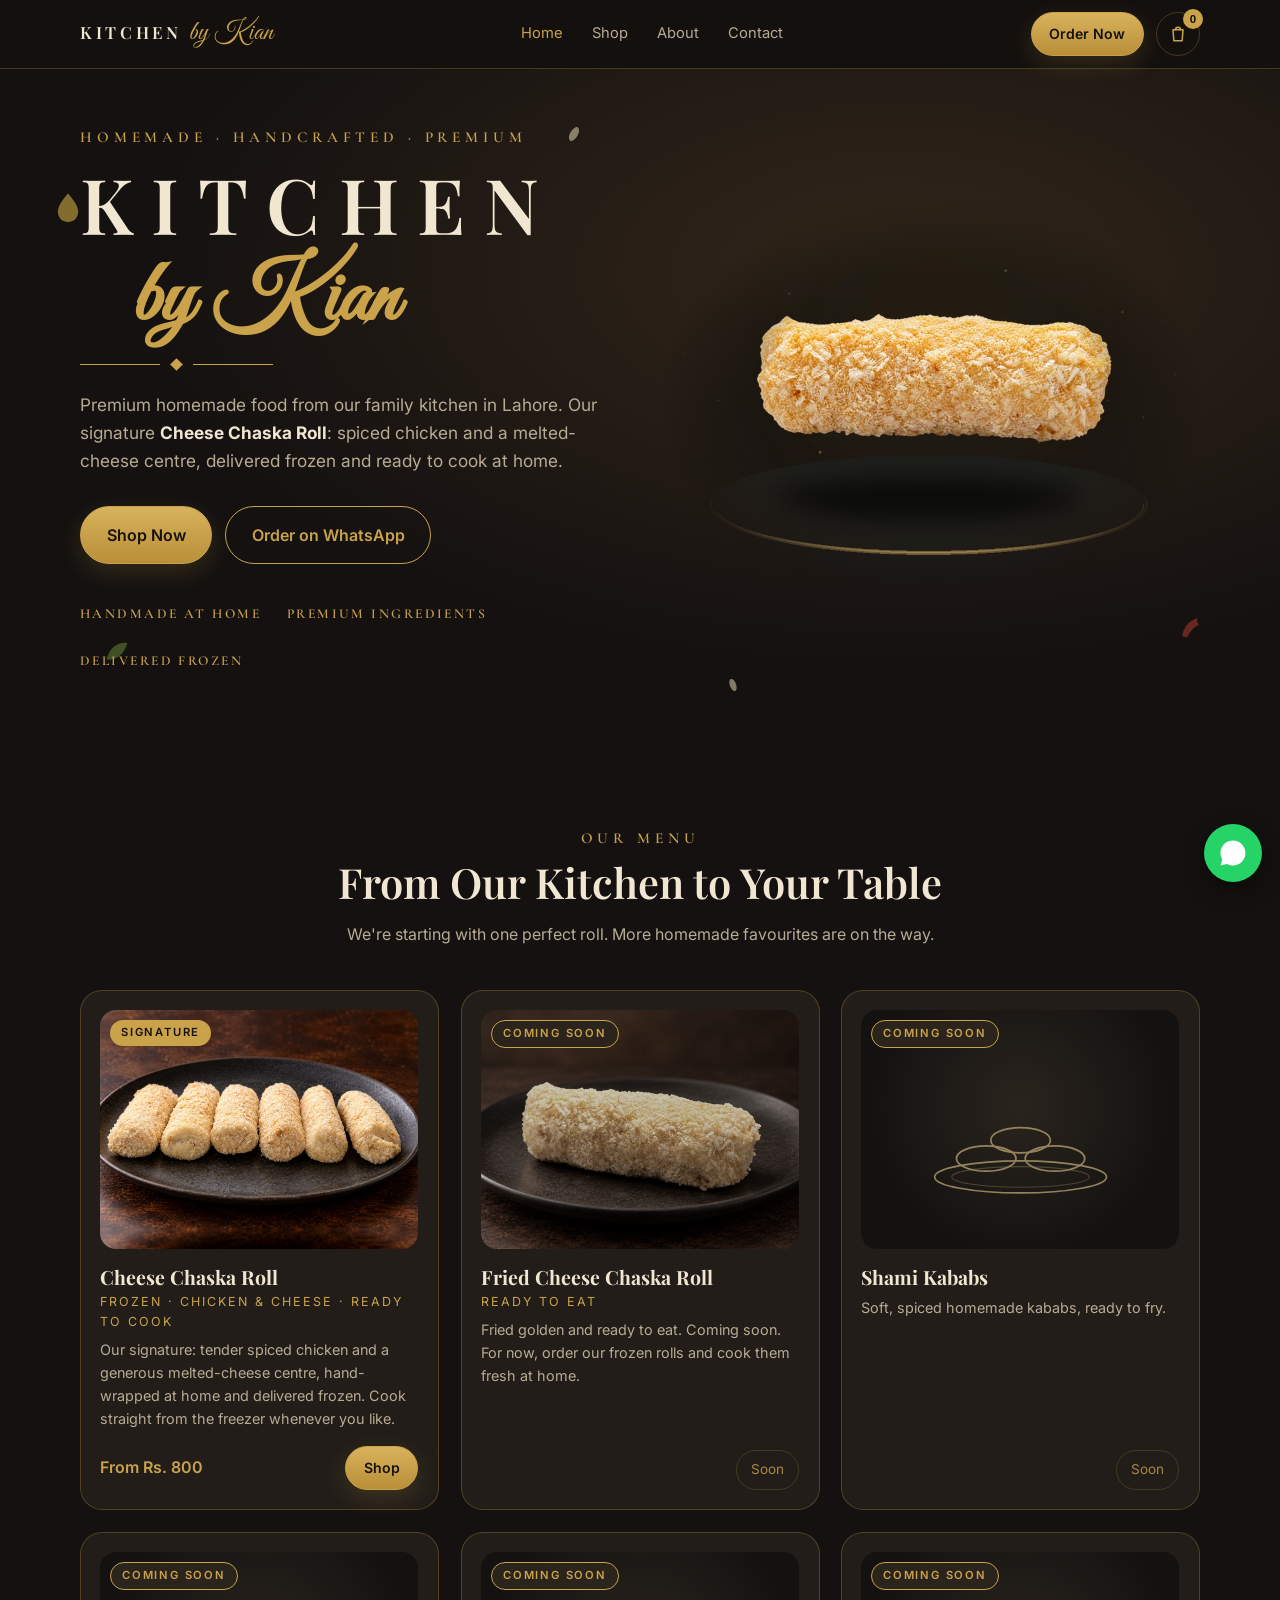
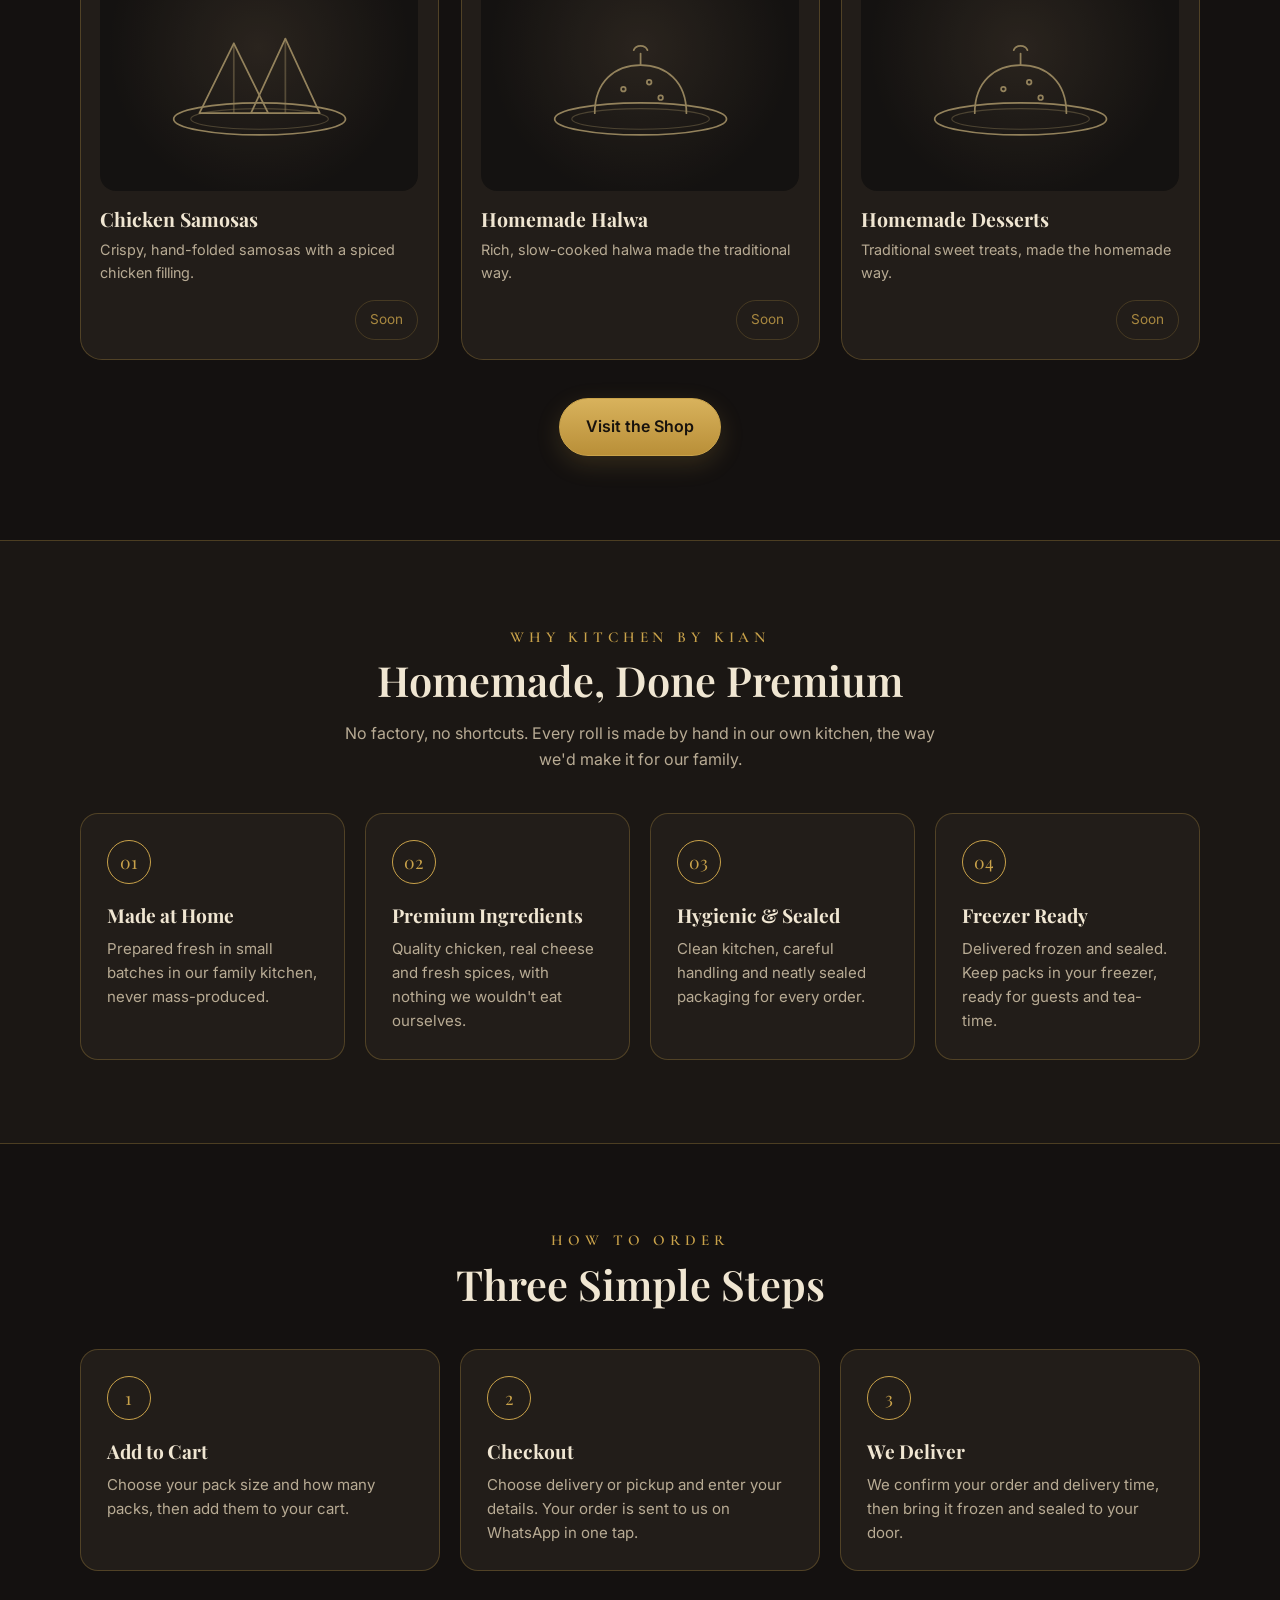
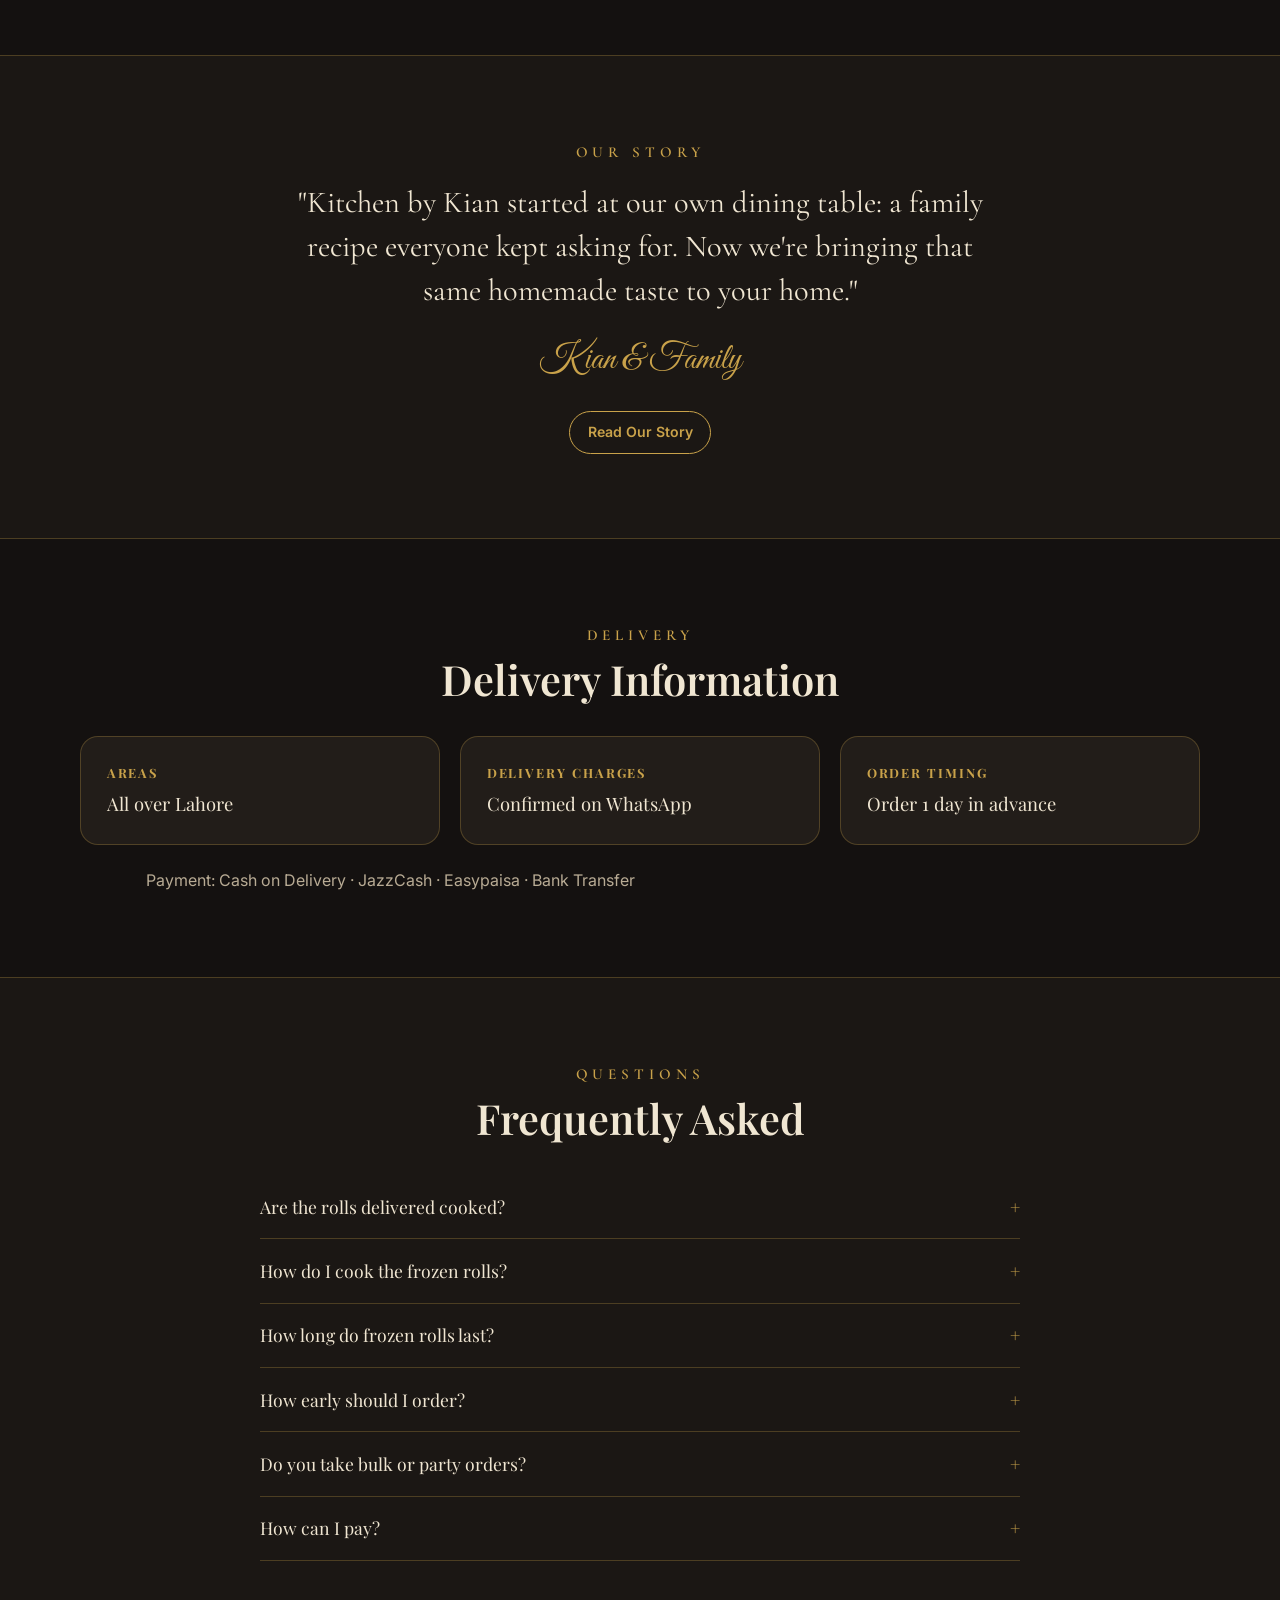
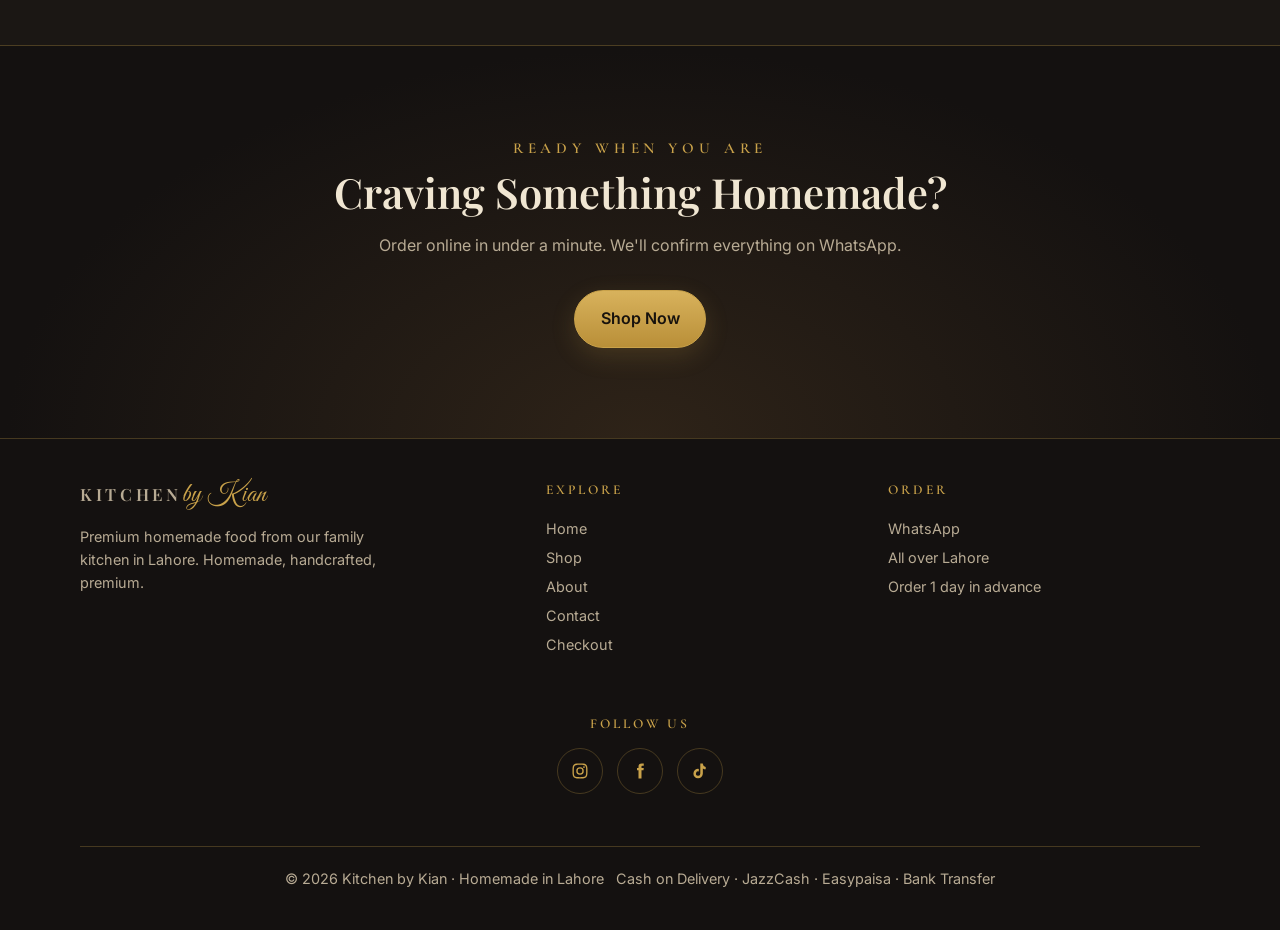
==== commit 2e42f919: "Use new pack photos on Shop (2/2)" ====
--- a/index.html
+++ b/index.html
@@ -20,7 +20,7 @@
 <link rel="preconnect" href="https://fonts.googleapis.com">
 <link rel="preconnect" href="https://fonts.gstatic.com" crossorigin>
 <link href="https://fonts.googleapis.com/css2?family=Cormorant+Garamond:wght@500;600&family=Great+Vibes&family=Playfair+Display:wght@500;600;700&family=Inter:wght@400;500;600&display=swap" rel="stylesheet">
-<link rel="stylesheet" href="styles.css?v=20261009a">
+<link rel="stylesheet" href="styles.css?v=20261009b">
 </head>
 <body data-page="home">
 <div id="site-header"></div>
@@ -200,8 +200,8 @@
   </div>
 </section>
 <div id="site-footer"></div>
-<script src="config.js?v=20261009a"></script>
-<script src="app.js?v=20261009a"></script>
+<script src="config.js?v=20261009b"></script>
+<script src="app.js?v=20261009b"></script>
 <script>
 const {pic, PRE, rs} = KBK;
 document.getElementById('menuGrid').innerHTML = CONFIG.products.map((m,i)=>{
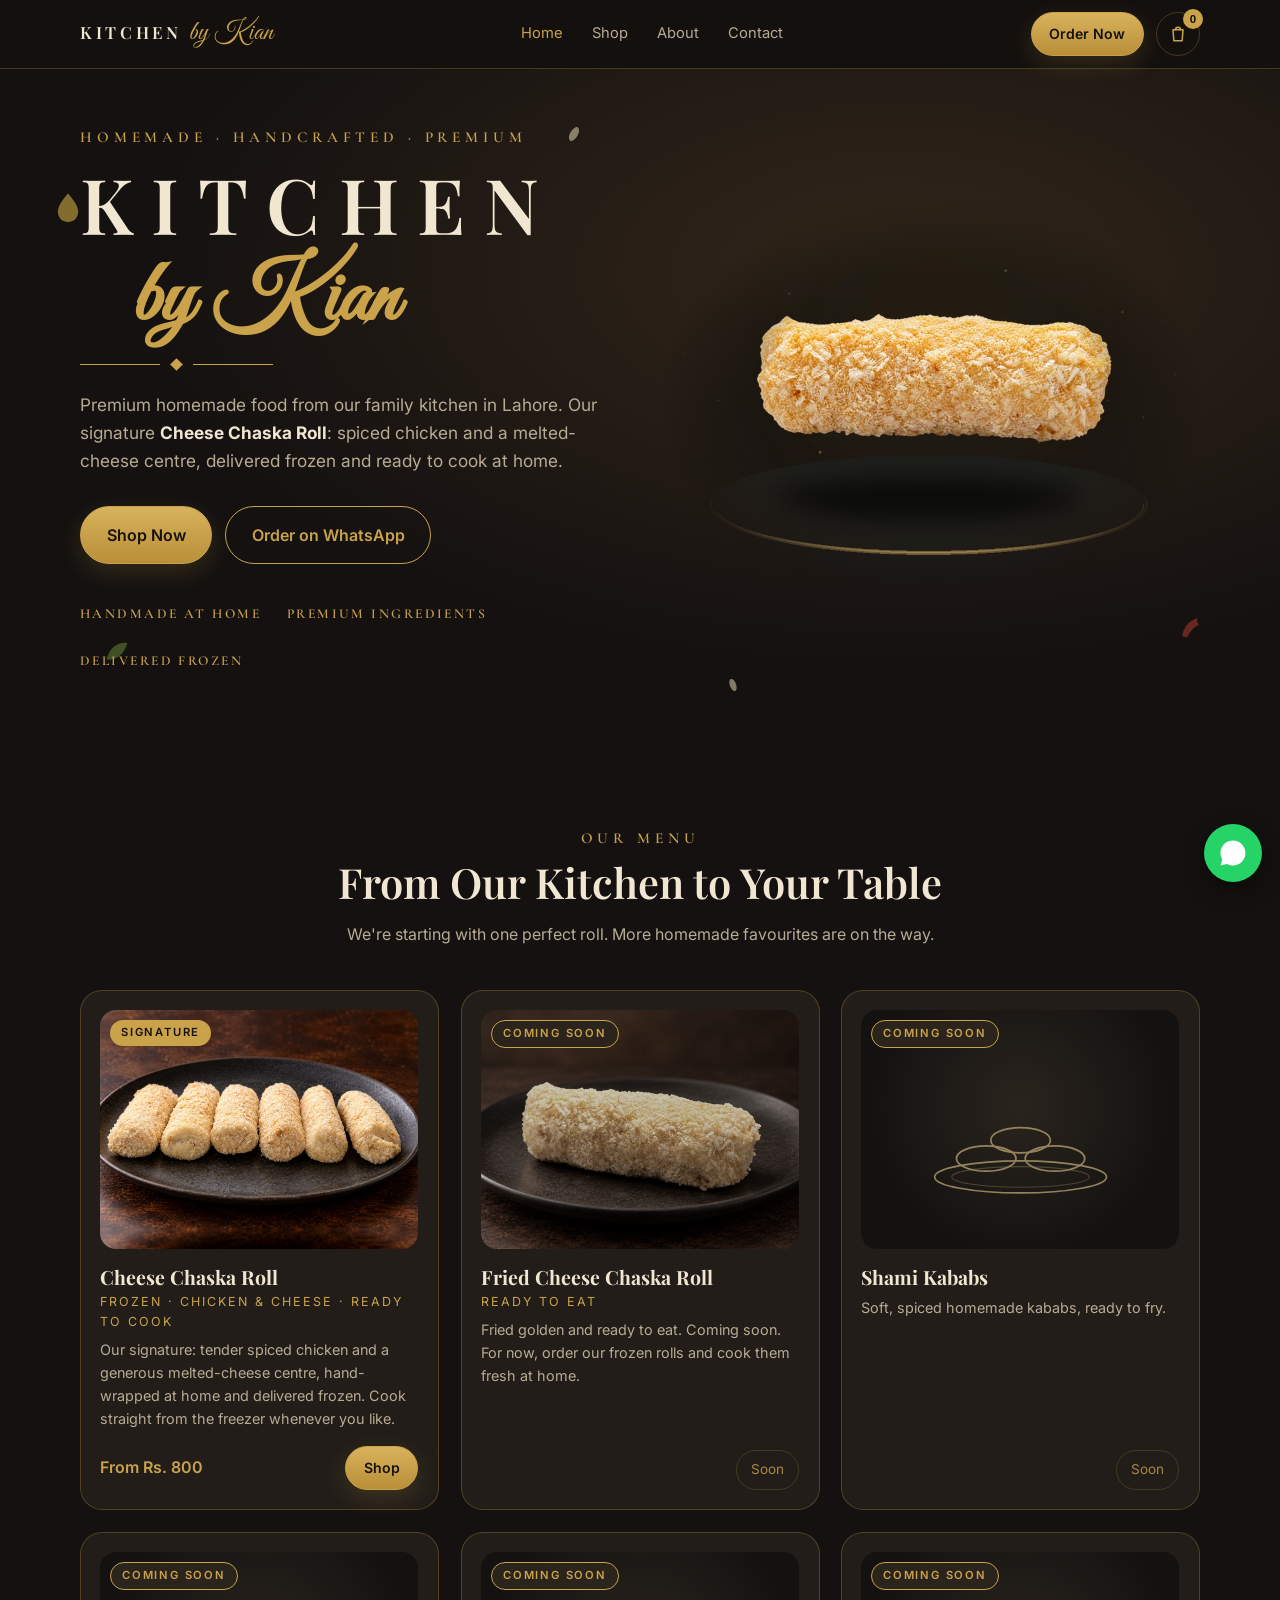
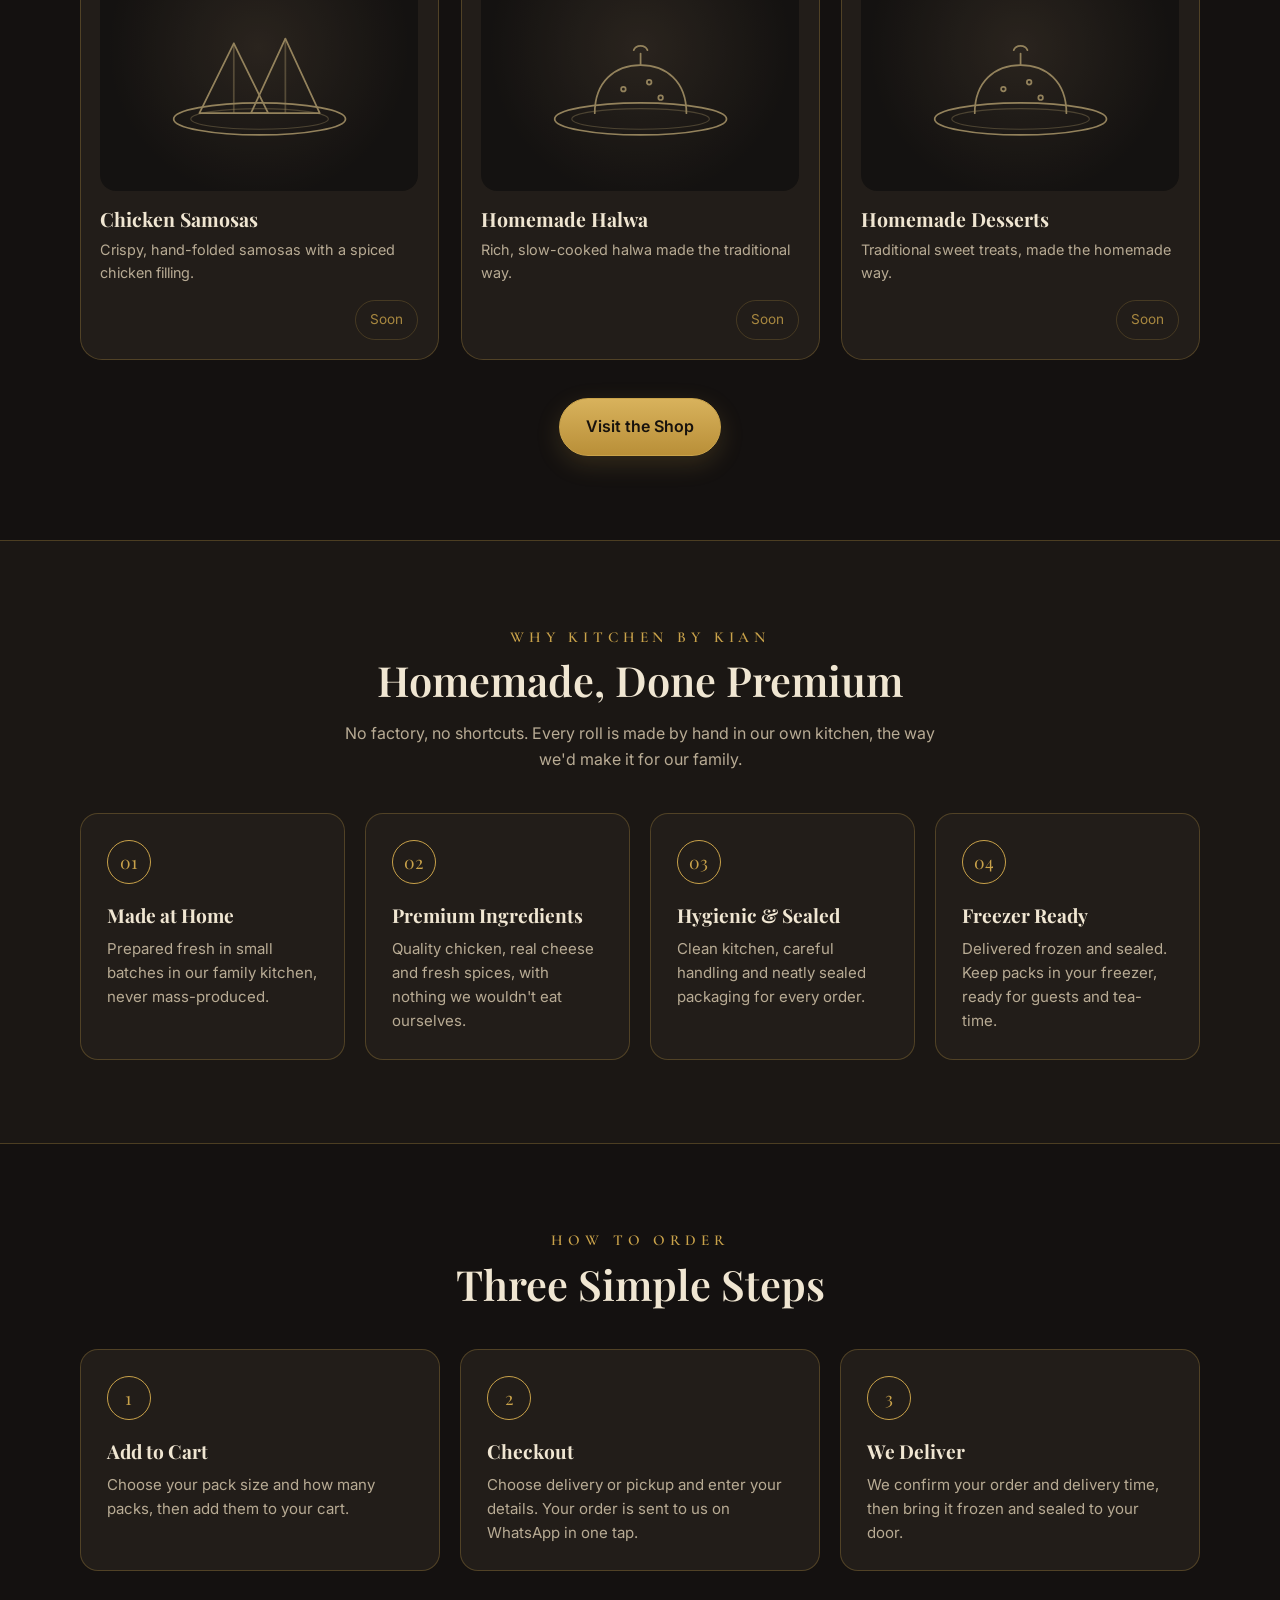
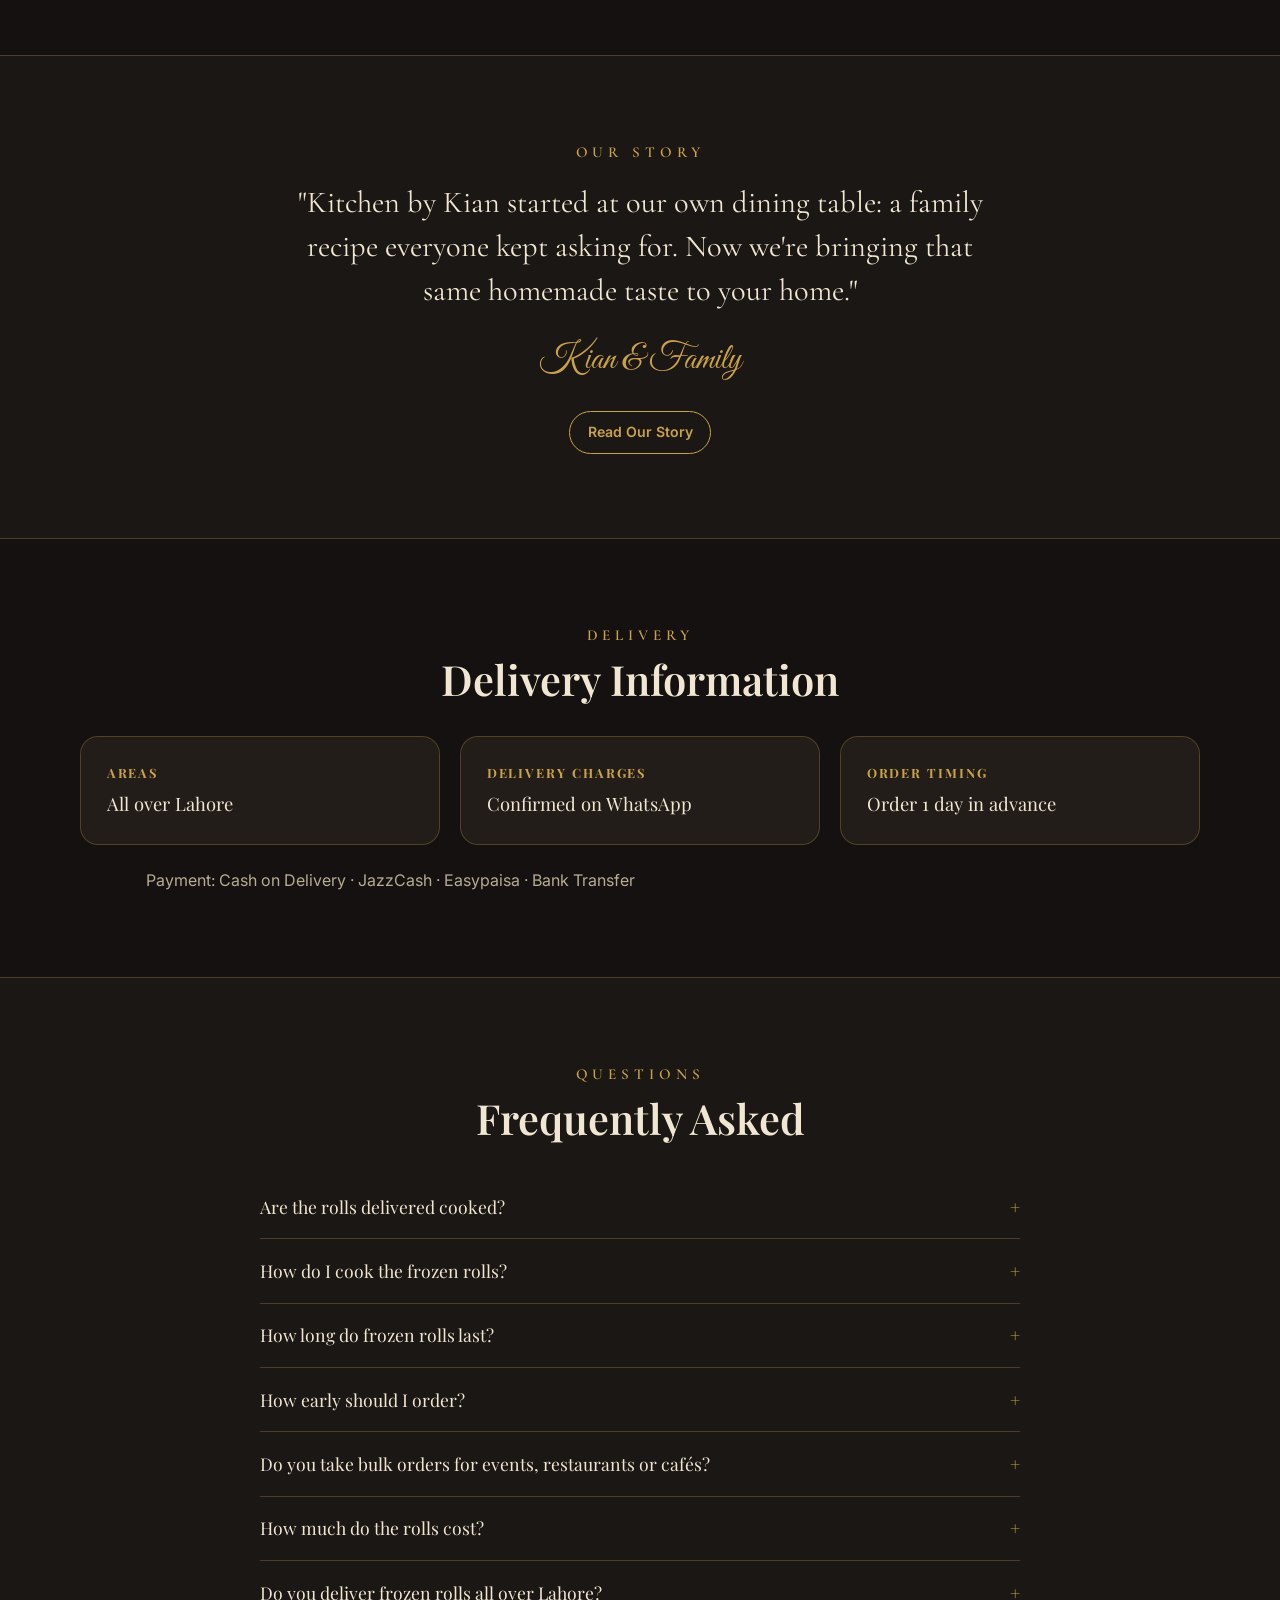
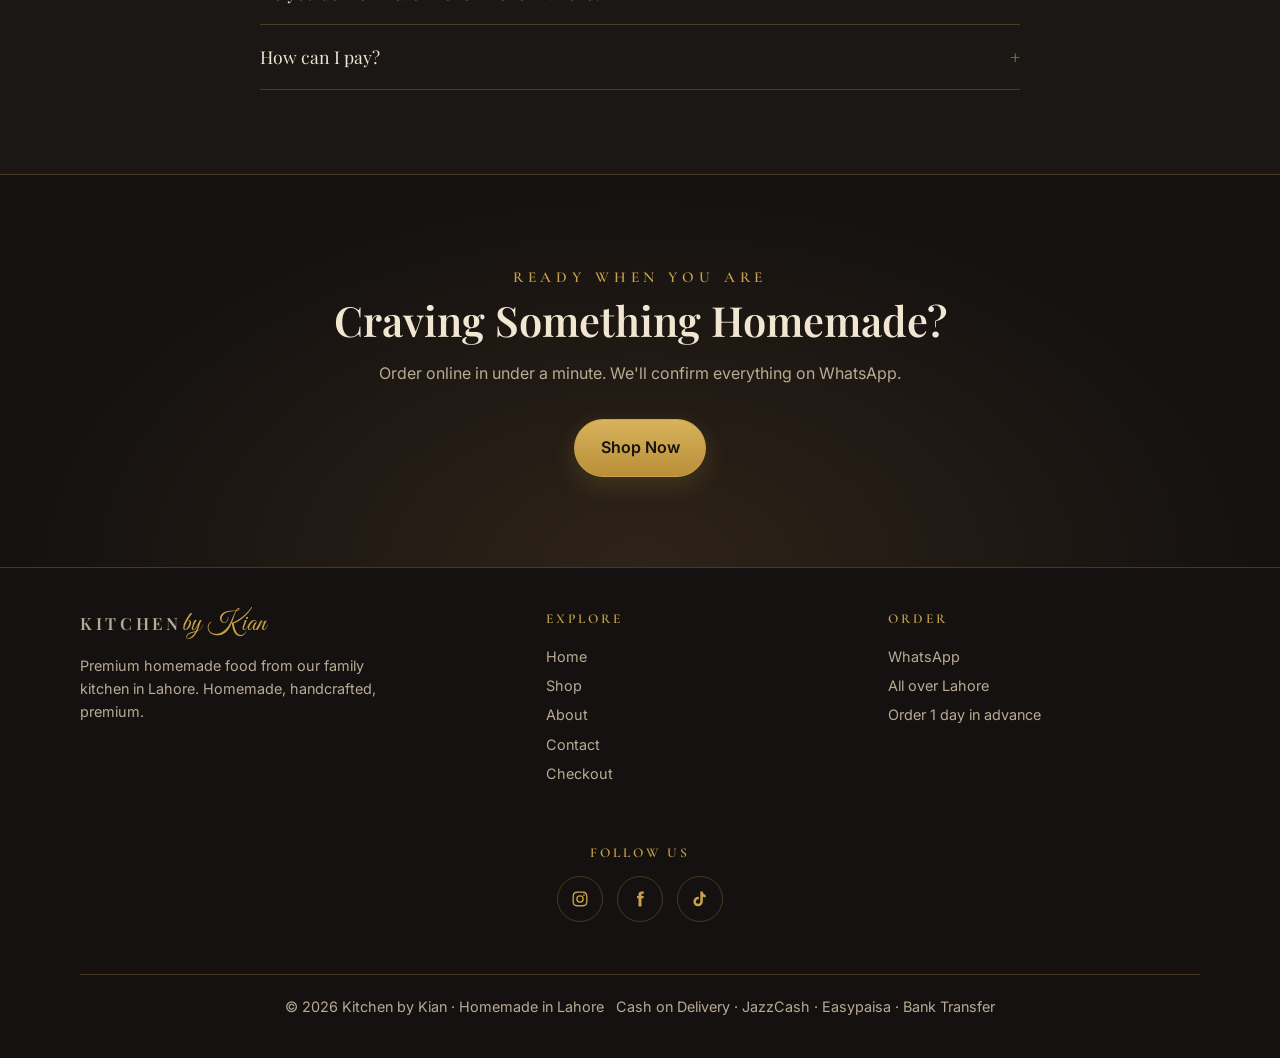
==== commit 73b0cfc2: "SEO update: static delivery/price text, FAQ, Product schema, sitemap 1 Nov" ====
--- a/index.html
+++ b/index.html
@@ -10,7 +10,84 @@
 <meta property="og:url" content="https://kitchenbykian.com/">
 <meta property="og:type" content="website">
 <meta property="og:site_name" content="Kitchen by Kian">
-<script type="application/ld+json">{"@context": "https://schema.org", "@type": "FoodEstablishment", "name": "Kitchen by Kian", "url": "https://kitchenbykian.com/", "logo": "https://kitchenbykian.com/favicon.png", "image": "https://kitchenbykian.com/share.jpg", "description": "Premium homemade food from a family kitchen in Lahore. Signature Cheese Chaska Roll (chicken & cheese), delivered frozen and ready to cook, all over Lahore.", "telephone": "+923304067230", "email": "kitchenbykian@gmail.com", "servesCuisine": ["Pakistani", "Snacks", "Frozen Food"], "priceRange": "Rs 800–1,500", "address": {"@type": "PostalAddress", "addressLocality": "Lahore", "addressRegion": "Punjab", "addressCountry": "PK"}, "areaServed": {"@type": "City", "name": "Lahore"}, "openingHoursSpecification": [{"@type": "OpeningHoursSpecification", "dayOfWeek": ["Monday", "Tuesday", "Wednesday", "Thursday", "Friday", "Saturday", "Sunday"], "opens": "11:00", "closes": "22:00"}], "sameAs": ["https://www.instagram.com/kitchenbykian/", "https://www.facebook.com/profile.php?id=61595196895998", "https://www.tiktok.com/@kitchenbykian"], "hasMenu": "https://kitchenbykian.com/shop.html"}</script>
+<script type="application/ld+json">
+{
+ "@context": "https://schema.org",
+ "@type": "FoodEstablishment",
+ "name": "Kitchen by Kian",
+ "url": "https://kitchenbykian.com/",
+ "logo": "https://kitchenbykian.com/favicon.png",
+ "image": "https://kitchenbykian.com/share.jpg",
+ "description": "Premium homemade food from a family kitchen in Lahore. Signature Cheese Chaska Roll (chicken & cheese), delivered frozen and ready to cook, all over Lahore.",
+ "telephone": "+923304067230",
+ "email": "kitchenbykian@gmail.com",
+ "servesCuisine": [
+  "Pakistani",
+  "Snacks",
+  "Frozen Food"
+ ],
+ "priceRange": "Rs 800–1,500",
+ "address": {
+  "@type": "PostalAddress",
+  "addressLocality": "Lahore",
+  "addressRegion": "Punjab",
+  "addressCountry": "PK"
+ },
+ "areaServed": {
+  "@type": "City",
+  "name": "Lahore"
+ },
+ "openingHoursSpecification": [
+  {
+   "@type": "OpeningHoursSpecification",
+   "dayOfWeek": [
+    "Monday",
+    "Tuesday",
+    "Wednesday",
+    "Thursday",
+    "Friday",
+    "Saturday",
+    "Sunday"
+   ],
+   "opens": "11:00",
+   "closes": "22:00"
+  }
+ ],
+ "sameAs": [
+  "https://www.instagram.com/kitchenbykian/",
+  "https://www.facebook.com/profile.php?id=61595196895998",
+  "https://www.tiktok.com/@kitchenbykian",
+  "https://g.page/r/CZ6S3OH_RtTsEBI"
+ ],
+ "hasMenu": "https://kitchenbykian.com/shop.html",
+ "makesOffer": [
+  {
+   "@type": "Offer",
+   "name": "Pack of 5",
+   "price": "800",
+   "priceCurrency": "PKR",
+   "availability": "https://schema.org/InStock",
+   "url": "https://kitchenbykian.com/shop.html",
+   "itemOffered": {
+    "@type": "Product",
+    "name": "Cheese Chaska Roll (Frozen, Pack of 5)"
+   }
+  },
+  {
+   "@type": "Offer",
+   "name": "Pack of 10",
+   "price": "1500",
+   "priceCurrency": "PKR",
+   "availability": "https://schema.org/InStock",
+   "url": "https://kitchenbykian.com/shop.html",
+   "itemOffered": {
+    "@type": "Product",
+    "name": "Cheese Chaska Roll (Frozen, Pack of 10)"
+   }
+  }
+ ]
+}
+</script>
 <link rel="icon" type="image/png" href="favicon.png">
 <link rel="apple-touch-icon" href="favicon.png">
 <meta property="og:title" content="Kitchen by Kian | Premium Homemade Chicken Cheese Rolls in Lahore">
@@ -20,7 +97,7 @@
 <link rel="preconnect" href="https://fonts.googleapis.com">
 <link rel="preconnect" href="https://fonts.gstatic.com" crossorigin>
 <link href="https://fonts.googleapis.com/css2?family=Cormorant+Garamond:wght@500;600&family=Great+Vibes&family=Playfair+Display:wght@500;600;700&family=Inter:wght@400;500;600&display=swap" rel="stylesheet">
-<link rel="stylesheet" href="styles.css?v=20261009b">
+<link rel="stylesheet" href="styles.css?v=20261101a">
 </head>
 <body data-page="home">
 <div id="site-header"></div>
@@ -121,7 +198,7 @@
       <h2>From Our Kitchen to Your Table</h2>
       <p class="sub">We're starting with one perfect roll. More homemade favourites are on the way.</p>
     </div>
-    <div class="menu" id="menuGrid"></div>
+    <div class="menu" id="menuGrid"><p class="center sub">Cheese Chaska Roll — homemade chicken &amp; cheese rolls, delivered frozen and ready to cook. Pack of 5: Rs 800 · Pack of 10: Rs 1,500. Coming soon: Fried Cheese Chaska Roll, Shami Kababs, Chicken Samosas, Homemade Halwa and Desserts.</p></div>
     <div class="center reveal" style="margin-top:2.4rem"><a class="btn" href="shop.html"><span class="pre-swap" data-pre="Reserve in the Shop">Visit the Shop</span></a></div>
   </div>
 </section>
@@ -169,11 +246,11 @@
   <div class="wrap">
     <div class="center reveal"><div class="eyebrow">Delivery</div><h2>Delivery Information</h2></div>
     <div class="info">
-      <div class="card tilt reveal"><div class="shine"></div><div class="lift"><b>Areas</b><div data-fill="areas"></div></div></div>
-      <div class="card tilt reveal d1"><div class="shine"></div><div class="lift"><b>Delivery Charges</b><div data-fill="fee"></div></div></div>
-      <div class="card tilt reveal d2"><div class="shine"></div><div class="lift"><b>Order Timing</b><div data-fill="timing"></div></div></div>
-    </div>
-    <p class="center sub reveal" style="margin-top:1.4rem">Payment: <span data-fill="payment"></span></p>
+      <div class="card tilt reveal"><div class="shine"></div><div class="lift"><b>Areas</b><div data-fill="areas">All over Lahore</div></div></div>
+      <div class="card tilt reveal d1"><div class="shine"></div><div class="lift"><b>Delivery Charges</b><div data-fill="fee">Confirmed on WhatsApp</div></div></div>
+      <div class="card tilt reveal d2"><div class="shine"></div><div class="lift"><b>Order Timing</b><div data-fill="timing">Order 1 day in advance</div></div></div>
+    </div>
+    <p class="center sub reveal" style="margin-top:1.4rem">Payment: <span data-fill="payment">Cash on Delivery · JazzCash · Easypaisa · Bank Transfer</span></p>
   </div>
 </section>
 
@@ -184,9 +261,11 @@
       <details><summary>Are the rolls delivered cooked?</summary><p>No. Our Cheese Chaska Rolls are delivered frozen and ready to cook. Please put them in the freezer as soon as they arrive. Fried, ready-to-eat rolls are coming soon.</p></details>
       <details><summary>How do I cook the frozen rolls?</summary><p>Deep-fry straight from frozen on medium heat for 5–7 minutes until golden. No need to thaw.</p></details>
       <details><summary>How long do frozen rolls last?</summary><p>Up to 1 month in the freezer when kept sealed. Once thawed, please don't refreeze.</p></details>
-      <details><summary>How early should I order?</summary><p><span data-fill="timing"></span>. For same-day orders, message us on WhatsApp and we'll do our best.</p></details>
-      <details><summary>Do you take bulk or party orders?</summary><p>Yes! For events, iftar parties or office orders, message us on WhatsApp with the quantity and date and we'll arrange it.</p></details>
-      <details><summary>How can I pay?</summary><p><span data-fill="payment"></span>.</p></details>
+      <details><summary>How early should I order?</summary><p><span data-fill="timing">Order 1 day in advance</span>. For same-day orders, message us on WhatsApp and we'll do our best.</p></details>
+      <details><summary>Do you take bulk orders for events, restaurants or cafés?</summary><p>Yes. We supply frozen Cheese Chaska Rolls in bulk for events, gatherings, office parties, restaurants and cafés in Lahore. Message us on WhatsApp with the quantity and date and we'll arrange it.</p></details>
+      <details><summary>How much do the rolls cost?</summary><p>Frozen Cheese Chaska Rolls (chicken &amp; cheese, ready to cook): Pack of 5 for Rs 800 and Pack of 10 for Rs 1,500. The delivery charge is confirmed on WhatsApp.</p></details>
+      <details><summary>Do you deliver frozen rolls all over Lahore?</summary><p>Yes. We deliver frozen, ready-to-cook chicken cheese rolls all over Lahore, or you can pick up from Islampura. The exact pickup address is shared on WhatsApp when we confirm your order.</p></details>
+      <details><summary>How can I pay?</summary><p><span data-fill="payment">Cash on Delivery · JazzCash · Easypaisa · Bank Transfer</span>.</p></details>
     </div>
   </div>
 </section>
@@ -200,8 +279,8 @@
   </div>
 </section>
 <div id="site-footer"></div>
-<script src="config.js?v=20261009b"></script>
-<script src="app.js?v=20261009b"></script>
+<script src="config.js?v=20261101a"></script>
+<script src="app.js?v=20261101a"></script>
 <script>
 const {pic, PRE, rs} = KBK;
 document.getElementById('menuGrid').innerHTML = CONFIG.products.map((m,i)=>{
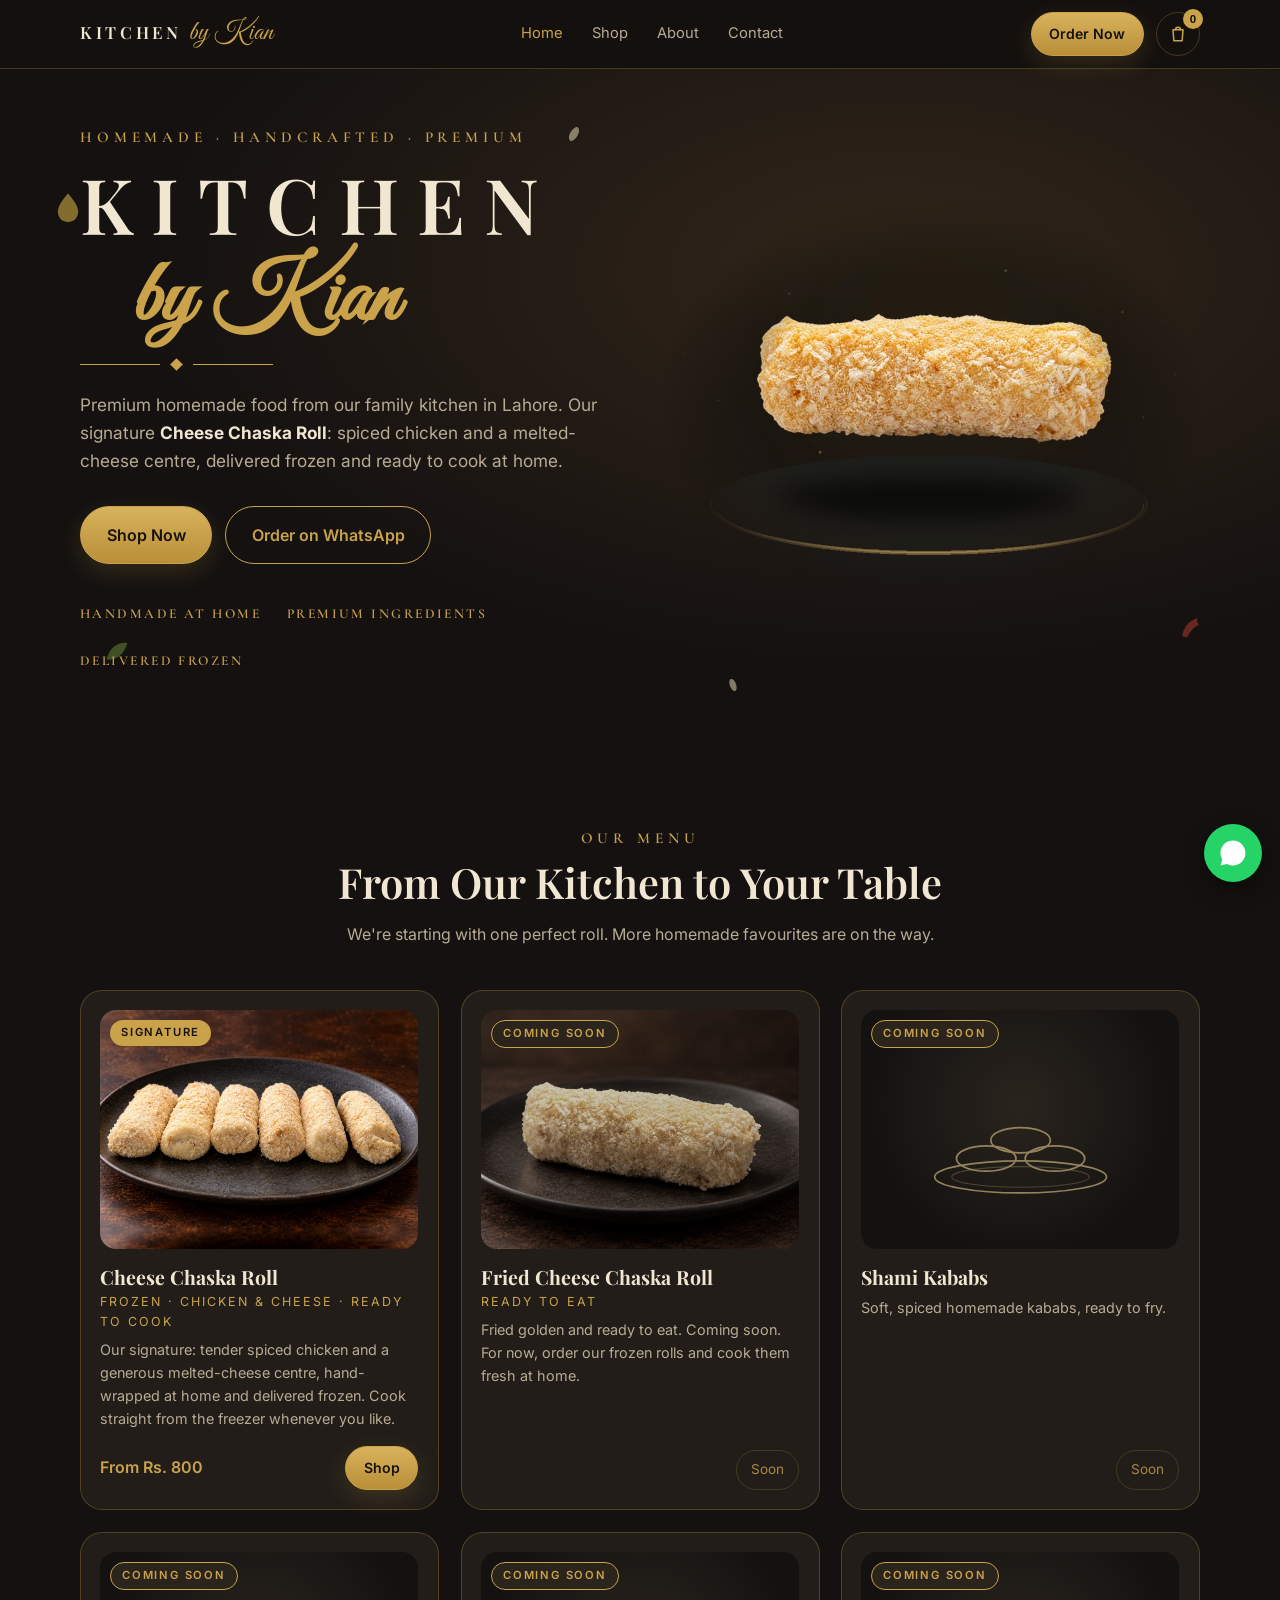
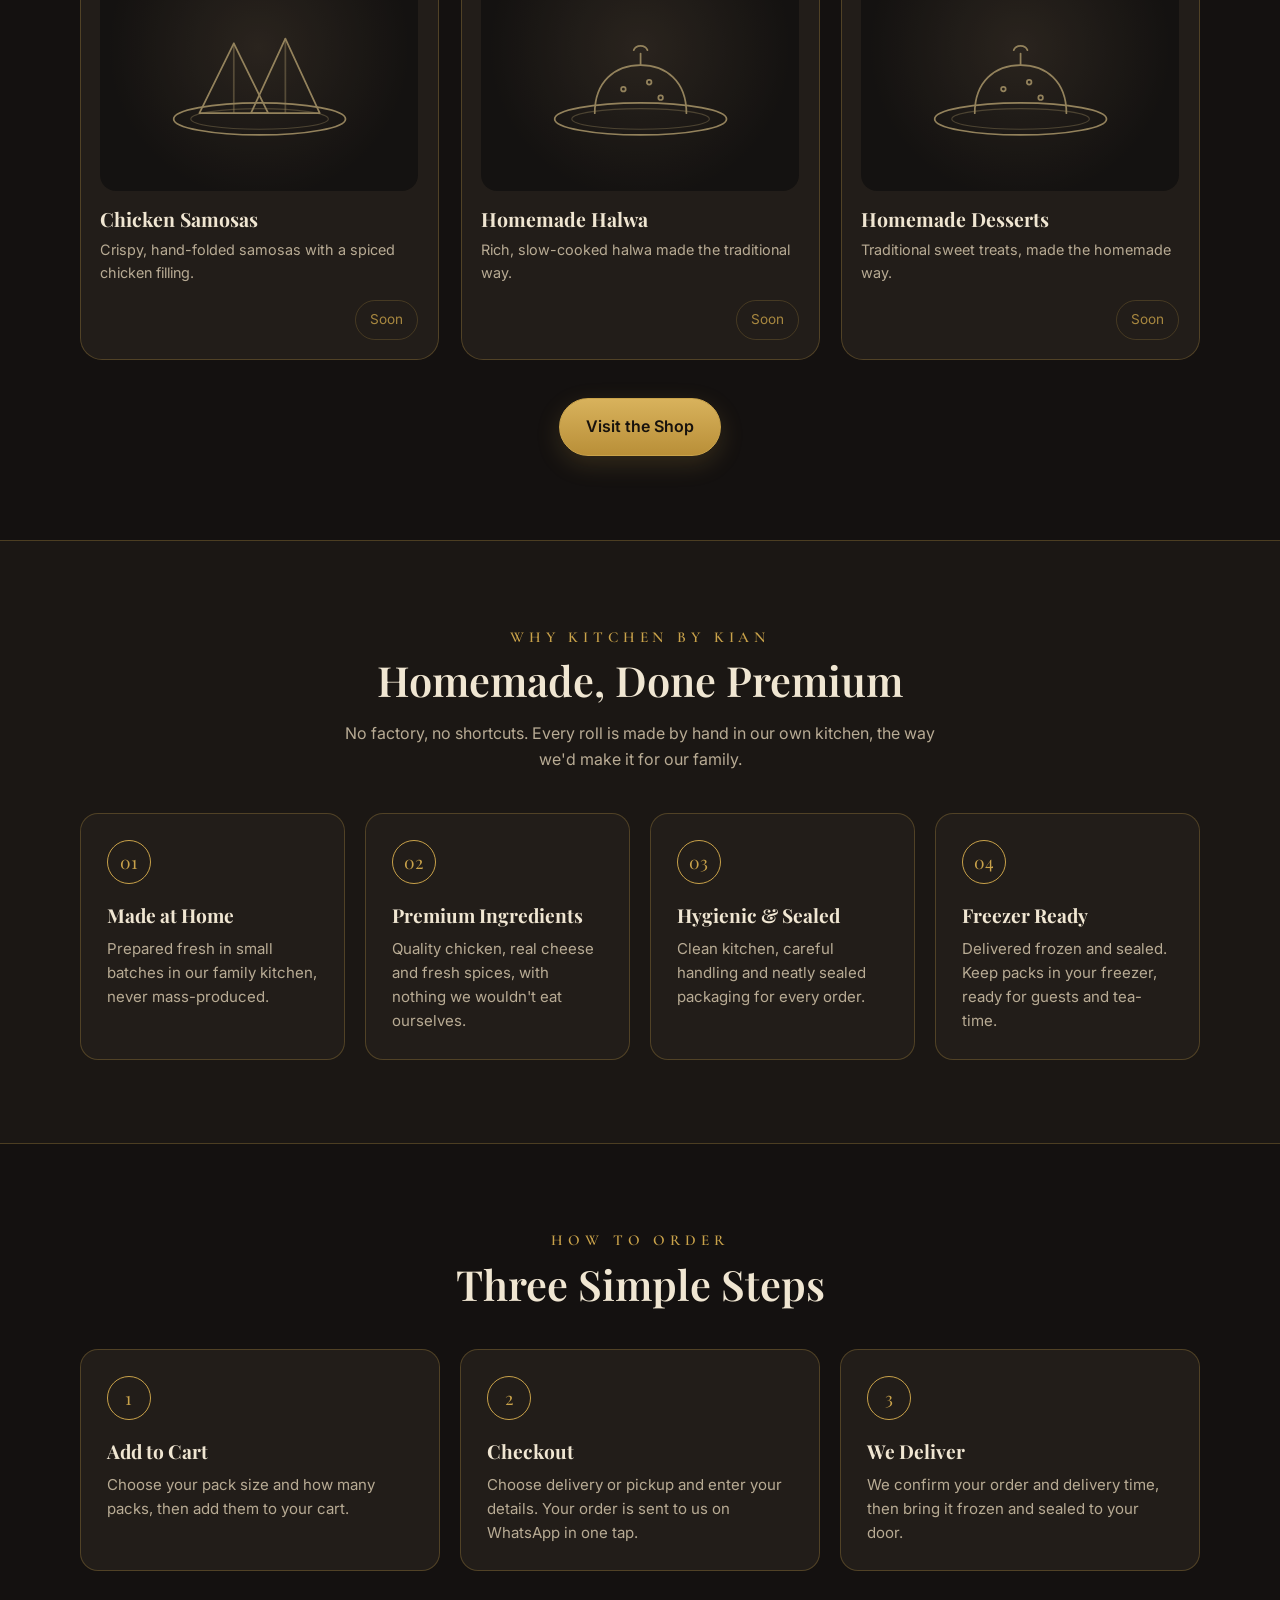
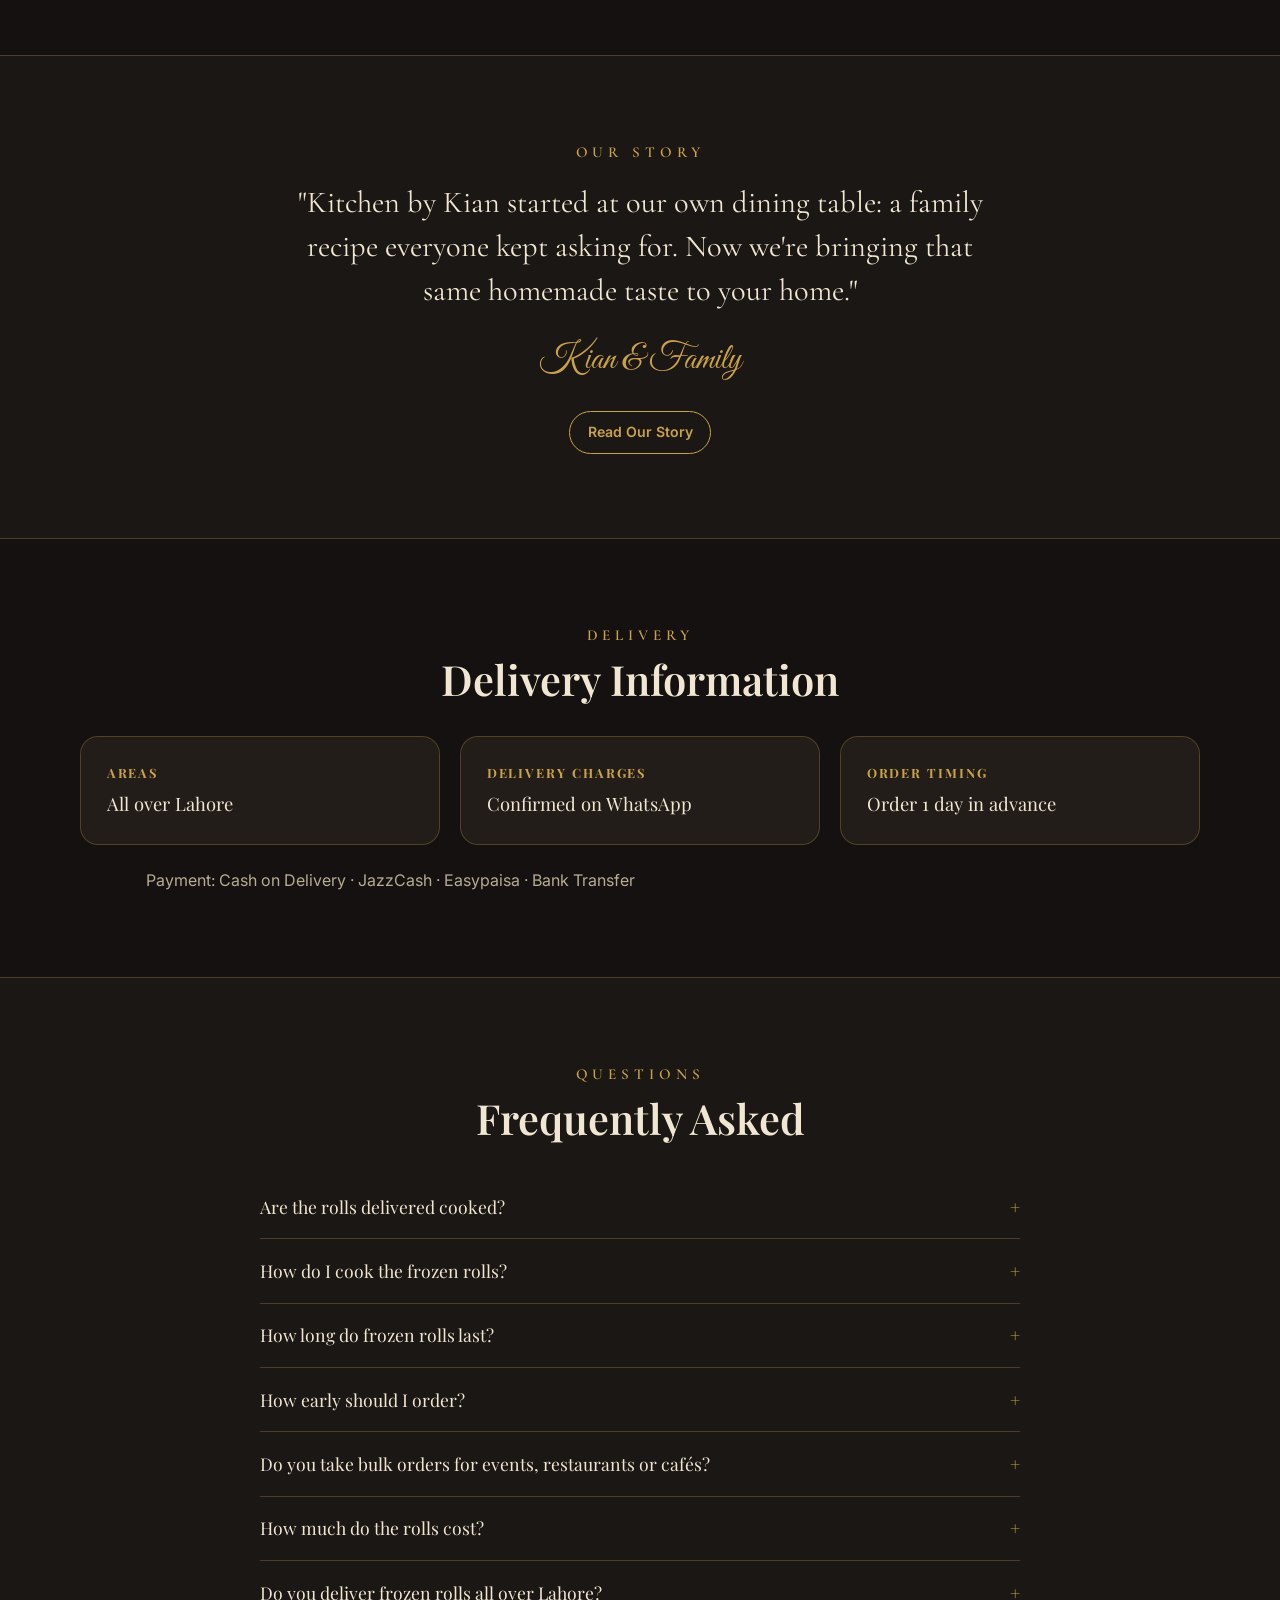
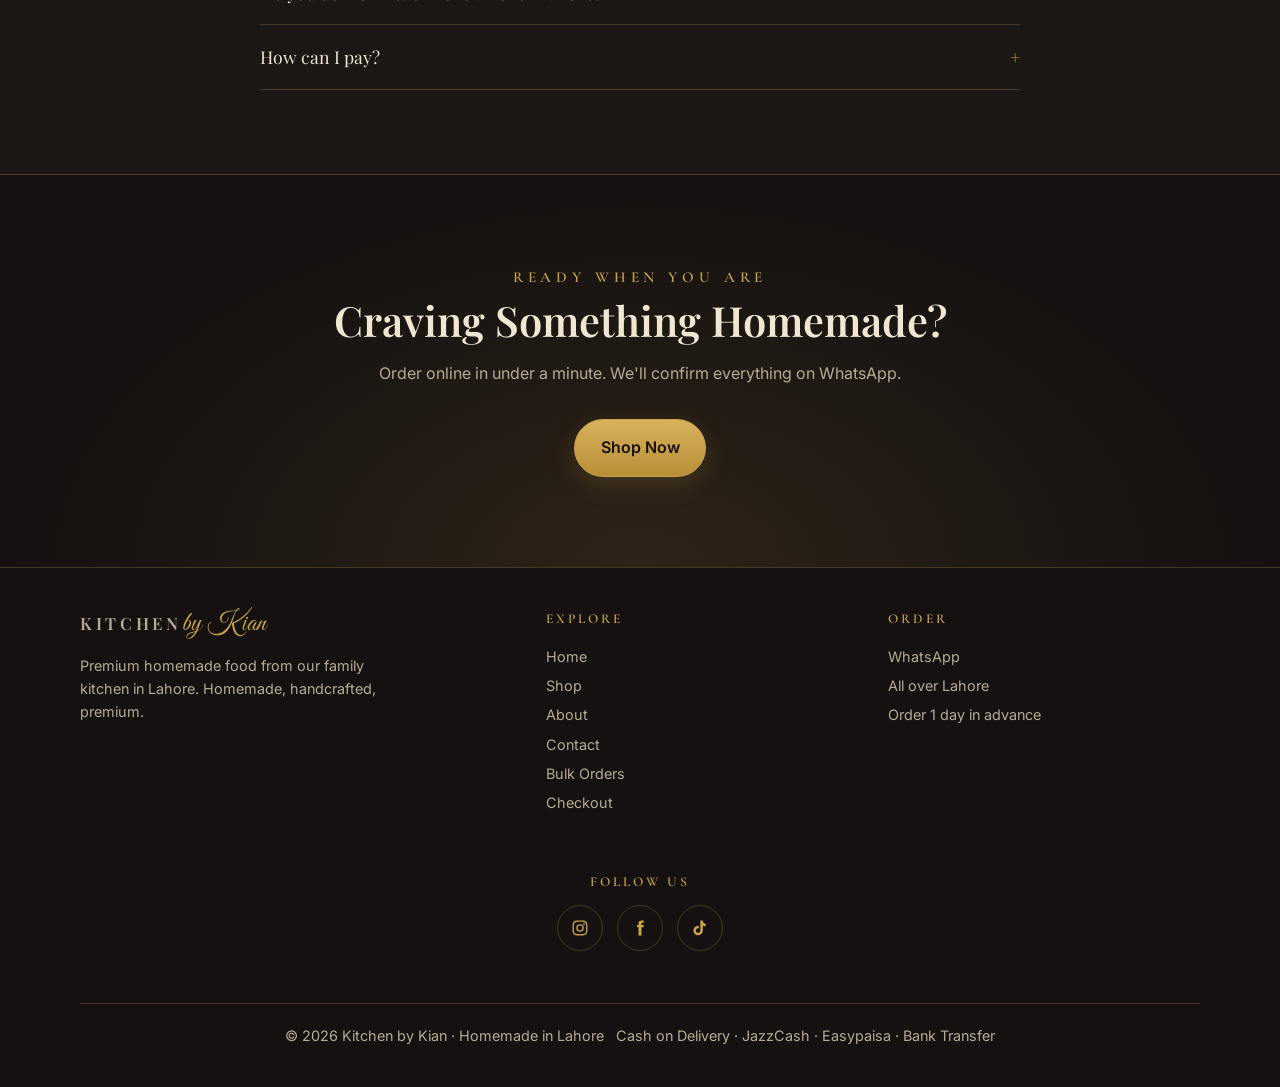
==== commit ce102004: "SEO 4 Nov: new Bulk Orders page (bulk-orders.html), footer + FAQ links, version 20261104a, sitemap" ====
--- a/index.html
+++ b/index.html
@@ -92,12 +92,84 @@
 <link rel="apple-touch-icon" href="favicon.png">
 <meta property="og:title" content="Kitchen by Kian | Premium Homemade Chicken Cheese Rolls in Lahore">
 <meta property="og:description" content="Kitchen by Kian: premium homemade Cheese Chaska Rolls (chicken &amp; cheese), handcrafted in Lahore. Delivered frozen, ready to cook. Order on WhatsApp.">
+<script type="application/ld+json">
+{
+ "@context": "https://schema.org",
+ "@type": "FAQPage",
+ "mainEntity": [
+  {
+   "@type": "Question",
+   "name": "Are the rolls delivered cooked?",
+   "acceptedAnswer": {
+    "@type": "Answer",
+    "text": "No. Our Cheese Chaska Rolls are delivered frozen and ready to cook. Please put them in the freezer as soon as they arrive. Fried, ready-to-eat rolls are coming soon."
+   }
+  },
+  {
+   "@type": "Question",
+   "name": "How do I cook the frozen rolls?",
+   "acceptedAnswer": {
+    "@type": "Answer",
+    "text": "Deep-fry straight from frozen on medium heat for 5–7 minutes until golden. No need to thaw."
+   }
+  },
+  {
+   "@type": "Question",
+   "name": "How long do frozen rolls last?",
+   "acceptedAnswer": {
+    "@type": "Answer",
+    "text": "Up to 1 month in the freezer when kept sealed. Once thawed, please don't refreeze."
+   }
+  },
+  {
+   "@type": "Question",
+   "name": "How early should I order?",
+   "acceptedAnswer": {
+    "@type": "Answer",
+    "text": "Order 1 day in advance. For same-day orders, message us on WhatsApp and we'll do our best."
+   }
+  },
+  {
+   "@type": "Question",
+   "name": "Do you take bulk orders for events, restaurants or cafés?",
+   "acceptedAnswer": {
+    "@type": "Answer",
+    "text": "Yes. We supply frozen Cheese Chaska Rolls in bulk for events, gatherings, office parties, restaurants and cafés in Lahore. Message us on WhatsApp with the quantity and date and we'll arrange it."
+   }
+  },
+  {
+   "@type": "Question",
+   "name": "How much do the rolls cost?",
+   "acceptedAnswer": {
+    "@type": "Answer",
+    "text": "Frozen Cheese Chaska Rolls (chicken & cheese, ready to cook): Pack of 5 for Rs 800 and Pack of 10 for Rs 1,500. The delivery charge is confirmed on WhatsApp."
+   }
+  },
+  {
+   "@type": "Question",
+   "name": "Do you deliver frozen rolls all over Lahore?",
+   "acceptedAnswer": {
+    "@type": "Answer",
+    "text": "Yes. We deliver frozen, ready-to-cook chicken cheese rolls all over Lahore, or you can pick up from Islampura. The exact pickup address is shared on WhatsApp when we confirm your order."
+   }
+  },
+  {
+   "@type": "Question",
+   "name": "How can I pay?",
+   "acceptedAnswer": {
+    "@type": "Answer",
+    "text": "Cash on Delivery · JazzCash · Easypaisa · Bank Transfer."
+   }
+  }
+ ]
+}
+</script>
 <meta property="og:image" content="https://kitchenbykian.com/share.jpg">
 <meta name="twitter:card" content="summary_large_image">
 <link rel="preconnect" href="https://fonts.googleapis.com">
 <link rel="preconnect" href="https://fonts.gstatic.com" crossorigin>
 <link href="https://fonts.googleapis.com/css2?family=Cormorant+Garamond:wght@500;600&family=Great+Vibes&family=Playfair+Display:wght@500;600;700&family=Inter:wght@400;500;600&display=swap" rel="stylesheet">
-<link rel="stylesheet" href="styles.css?v=20261101a">
+<link rel="stylesheet" href="styles.css?v=20261104a">
 </head>
 <body data-page="home">
 <div id="site-header"></div>
@@ -262,7 +334,7 @@
       <details><summary>How do I cook the frozen rolls?</summary><p>Deep-fry straight from frozen on medium heat for 5–7 minutes until golden. No need to thaw.</p></details>
       <details><summary>How long do frozen rolls last?</summary><p>Up to 1 month in the freezer when kept sealed. Once thawed, please don't refreeze.</p></details>
       <details><summary>How early should I order?</summary><p><span data-fill="timing">Order 1 day in advance</span>. For same-day orders, message us on WhatsApp and we'll do our best.</p></details>
-      <details><summary>Do you take bulk orders for events, restaurants or cafés?</summary><p>Yes. We supply frozen Cheese Chaska Rolls in bulk for events, gatherings, office parties, restaurants and cafés in Lahore. Message us on WhatsApp with the quantity and date and we'll arrange it.</p></details>
+      <details><summary>Do you take bulk orders for events, restaurants or cafés?</summary><p>Yes. We supply frozen Cheese Chaska Rolls in bulk for events, gatherings, office parties, restaurants and cafés in Lahore. Message us on WhatsApp with the quantity and date and we'll arrange it. <a href="bulk-orders.html">More about bulk orders</a>.</p></details>
       <details><summary>How much do the rolls cost?</summary><p>Frozen Cheese Chaska Rolls (chicken &amp; cheese, ready to cook): Pack of 5 for Rs 800 and Pack of 10 for Rs 1,500. The delivery charge is confirmed on WhatsApp.</p></details>
       <details><summary>Do you deliver frozen rolls all over Lahore?</summary><p>Yes. We deliver frozen, ready-to-cook chicken cheese rolls all over Lahore, or you can pick up from Islampura. The exact pickup address is shared on WhatsApp when we confirm your order.</p></details>
       <details><summary>How can I pay?</summary><p><span data-fill="payment">Cash on Delivery · JazzCash · Easypaisa · Bank Transfer</span>.</p></details>
@@ -279,8 +351,8 @@
   </div>
 </section>
 <div id="site-footer"></div>
-<script src="config.js?v=20261101a"></script>
-<script src="app.js?v=20261101a"></script>
+<script src="config.js?v=20261104a"></script>
+<script src="app.js?v=20261104a"></script>
 <script>
 const {pic, PRE, rs} = KBK;
 document.getElementById('menuGrid').innerHTML = CONFIG.products.map((m,i)=>{
